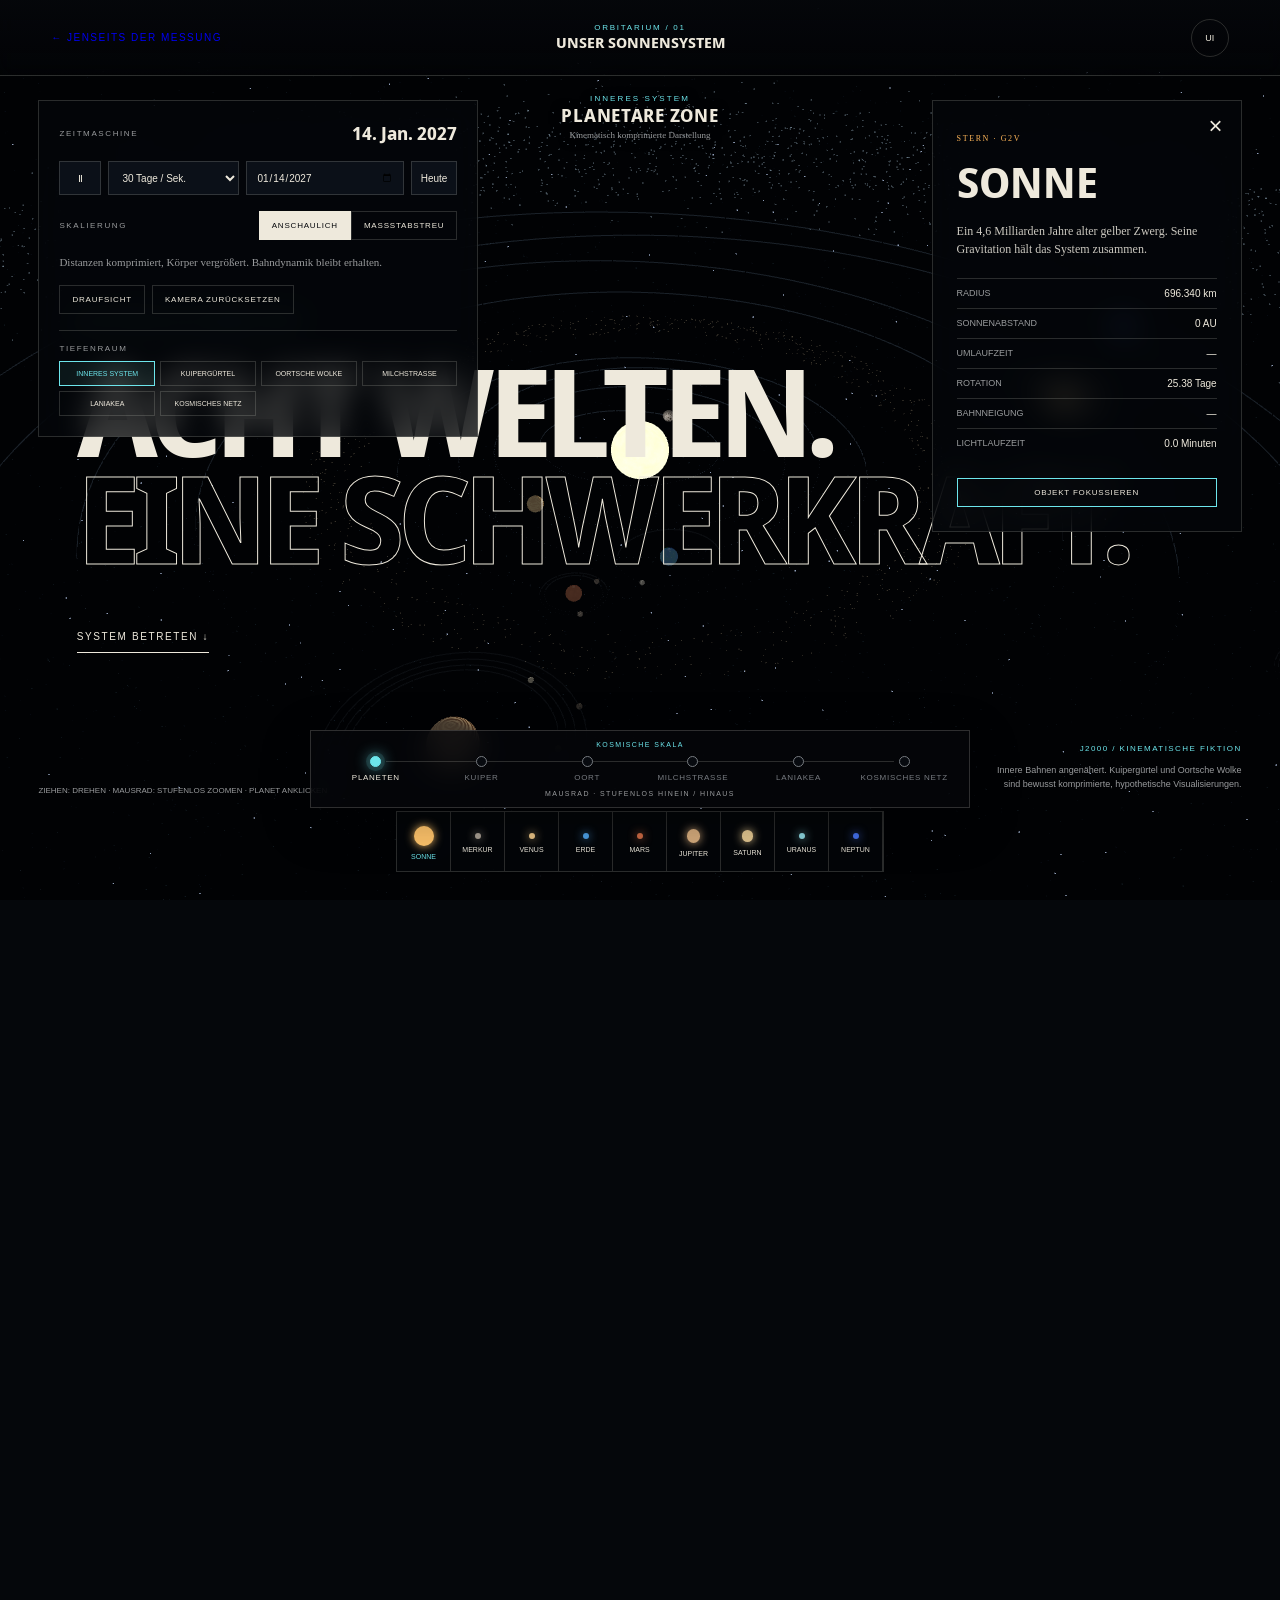
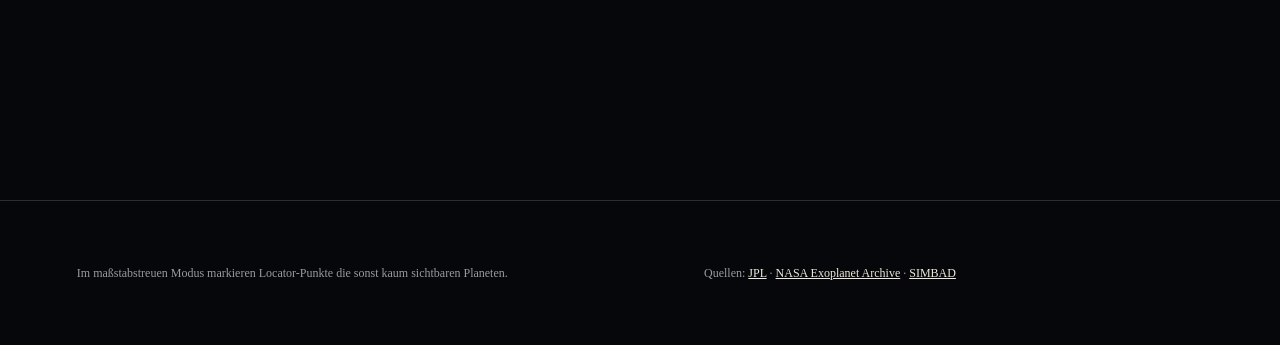
==== solar-system.html @ 74f73053 "feat: continuous supercluster hierarchy from Local Group to cosmic web Die Milchstraße wird beim Her" ====
<!doctype html><html lang="de"><head><meta charset="utf-8"><meta name="viewport" content="width=device-width,initial-scale=1"><meta name="theme-color" content="#05070b"><title>Das Sonnensystem — WebGL-Orbitarium</title><link rel="icon" href="favicon.svg" type="image/svg+xml"><link rel="stylesheet" href="solar-system.css?v=20260813-27"></head><body>
<canvas id="solarCanvas" aria-label="Interaktive dreidimensionale Darstellung des Sonnensystems"></canvas><div id="fallback" class="fallback" hidden>WebGL ist nicht verfügbar.</div><div id="moonTooltip" class="moon-tooltip" role="tooltip" hidden><span></span><strong></strong></div>
<header class="solar-header"><a class="back" href="index.html">← Jenseits der Messung</a><div class="title"><span>ORBITARIUM / 01</span><strong>Unser Sonnensystem</strong></div><button id="mobileControlsToggle" class="mobile-controls-toggle" type="button" aria-expanded="false" aria-controls="controlPanel">Steuerung</button><button id="uiToggle" class="icon-button" type="button" aria-expanded="true">UI</button></header>
<main><section class="intro"><p>Eine spekulative WebGL-Reise</p><h1>Acht Welten.<br><em>Eine Schwerkraft.</em></h1><button id="enterButton" type="button">System betreten ↓</button></section>
<aside id="controlPanel" class="controls"><div class="panel-head"><span>ZEITMASCHINE</span><output id="dateReadout">—</output></div><div class="transport"><button id="playButton" type="button" aria-label="Simulation pausieren">Ⅱ</button><select id="speedSelect" aria-label="Geschwindigkeit"><option value="1">1 Tag / Sek.</option><option value="30" selected>30 Tage / Sek.</option><option value="365.25">1 Jahr / Sek.</option></select><input id="dateInput" type="date"><button id="todayButton" type="button">Heute</button></div><div class="mode-row"><span>SKALIERUNG</span><div class="segmented"><button class="active" data-scale="visual" type="button">Anschaulich</button><button data-scale="physical" type="button">Maßstabstreu</button></div></div><p id="scaleNote">Distanzen komprimiert, Körper vergrößert. Bahndynamik bleibt erhalten.</p><div class="view-row"><button id="topButton" type="button">Draufsicht</button><button id="resetButton" type="button">Kamera zurücksetzen</button></div><div class="deep-nav" aria-label="Kosmische Regionen"><span>TIEFENRAUM</span><div><button type="button" data-region="inner" class="active">Inneres System</button><button type="button" data-region="kuiper">Kuipergürtel</button><button type="button" data-region="oort">Oortsche Wolke</button><button type="button" data-region="milkyway">Milchstraße</button><button type="button" data-region="laniakea">Laniakea</button><button type="button" data-region="cosmicweb">Kosmisches Netz</button></div></div></aside>
<aside id="infoPanel" class="info" aria-live="polite"><button id="closeInfo" type="button">×</button><p id="bodyClass">STERN · G2V</p><h2 id="bodyName">Sonne</h2><p id="bodyDescription">Das Gravitationszentrum unseres Systems.</p><dl><div><dt>Radius</dt><dd id="radiusValue">696.340 km</dd></div><div><dt id="distanceLabel">Sonnenabstand</dt><dd id="distanceValue">0 AU</dd></div><div><dt>Umlaufzeit</dt><dd id="periodValue">—</dd></div><div><dt>Rotation</dt><dd id="rotationValue">25–35 Tage</dd></div><div><dt>Bahnneigung</dt><dd id="inclinationValue">—</dd></div><div><dt>Lichtlaufzeit</dt><dd id="lightValue">0 Minuten</dd></div></dl><button id="focusButton" type="button">Objekt fokussieren</button><section id="moonSection" class="moon-section" hidden><div class="moon-head"><span>MONDSYSTEM</span><strong id="moonCount">0</strong></div><div id="moonList" class="moon-list"></div></section></aside>
<aside id="candleControl" class="candle-control" aria-label="Astronomische Standardkerzen"><div><i></i><span>ASTRONOMISCHE KERZEN</span><strong id="candleStatus">GAIA-KATALOG LÄDT …</strong></div><button id="candleToggle" class="active" type="button" aria-pressed="true"><span id="candleMode">SICHTBAR</span></button><small>KLASSISCHE CEPHEIDEN · PULSATION VISUELL BESCHLEUNIGT</small></aside><aside id="exoPanel" class="exo-panel closed" aria-live="polite"><button id="closeExo" type="button" aria-label="Exoplaneten-Information schließen">×</button><p id="exoEyebrow">EXOPLANETEN-ATLAS</p><h2 id="exoName">TRAPPIST-1</h2><div class="exo-meta"><span id="exoType">ROTER ZWERG</span><strong id="exoCount">7 PLANETEN</strong></div><p id="exoDescription"></p><ul id="exoFacts" class="exo-facts"></ul><button id="enterExo" type="button">System betreten →</button><small id="exoCoordinates">Astronomische Himmelsrichtung · Entfernung logarithmisch entzerrt</small></aside><button id="exitExo" class="exit-exo" type="button" hidden>← Zur Milchstraße</button><div id="exoMarkers" class="exo-markers" aria-label="Bekannte fremde Planetensysteme"></div><div id="cosmicLabels" class="cosmic-labels" aria-hidden="true"></div>
<nav id="zoomJourney" class="zoom-journey" aria-label="Kosmische Skala"><span>KOSMISCHE SKALA</span><div><button type="button" data-zoom-region="inner" data-short="PLANETEN" class="active"><i></i>Planeten</button><button type="button" data-zoom-region="kuiper" data-short="KUIPER"><i></i>Kuiper</button><button type="button" data-zoom-region="oort" data-short="OORT"><i></i>Oort</button><button type="button" data-zoom-region="milkyway" data-short="GALAXIE"><i></i>Milchstraße</button><button type="button" data-zoom-region="laniakea" data-short="LANIAKEA"><i></i>Laniakea</button><button type="button" data-zoom-region="cosmicweb" data-short="NETZ"><i></i>Kosmisches Netz</button></div><small>MAUSRAD · STUFENLOS HINEIN / HINAUS</small></nav><div id="galacticMarker" class="galactic-marker" hidden><i></i><span>UNSER SONNENSYSTEM</span></div><div id="regionTag" class="region-tag"><span>INNERES SYSTEM</span><strong>PLANETARE ZONE</strong><small>Kinematisch komprimierte Darstellung</small></div><nav id="planetNav" class="planet-nav"></nav><div class="legend">Ziehen: drehen · Mausrad: stufenlos zoomen · Planet anklicken</div><div class="accuracy"><span>J2000 / KINEMATISCHE FIKTION</span><p>Innere Bahnen angenähert. Kuipergürtel und Oortsche Wolke sind bewusst komprimierte, hypothetische Visualisierungen.</p></div></main>
<footer><p>Im maßstabstreuen Modus markieren Locator-Punkte die sonst kaum sichtbaren Planeten.</p><p>Quellen: <a href="https://ssd.jpl.nasa.gov/planets/approx_pos.html" target="_blank" rel="noreferrer">JPL</a> · <a href="https://exoplanetarchive.ipac.caltech.edu/" target="_blank" rel="noreferrer">NASA Exoplanet Archive</a> · <a href="https://simbad.cds.unistra.fr/" target="_blank" rel="noreferrer">SIMBAD</a></p></footer><script src="solar-system.js?v=20260813-27"></script></body></html>
---- solar-system.css ----
@font-face{font-family:"Cosmic Display";src:url("assets/cosmic-display-bold.ttf") format("truetype");font-weight:700;font-display:swap}:root{--bg:#05070b;--paper:#eee9dc;--muted:#999b9d;--cyan:#6de6ec;--gold:#ffb65a;--line:rgba(238,233,220,.17);--glass:rgba(5,7,11,.76);--safe-bottom:env(safe-area-inset-bottom,0px)}*{box-sizing:border-box}html{background:var(--bg);scroll-behavior:smooth}body{margin:0;color:var(--paper);background:var(--bg);font-family:"Helvetica Neue",Arial,sans-serif;overflow-x:hidden}button,input,select{font:inherit;color:inherit}button:focus-visible,a:focus-visible,select:focus-visible,input:focus-visible{outline:2px solid var(--cyan);outline-offset:4px}#solarCanvas{position:fixed;inset:0;width:100%;height:100%;background:radial-gradient(circle,#111824,#05070b 65%);touch-action:none}.fallback{position:fixed;z-index:30;left:20px;bottom:20px;padding:12px;background:#211;border:1px solid #844}.moon-tooltip{position:fixed;z-index:40;pointer-events:none;transform:translate(14px,-50%);padding:8px 10px;background:rgba(5,7,11,.92);border:1px solid rgba(109,230,236,.5);backdrop-filter:blur(8px);white-space:nowrap}.moon-tooltip span{display:block;color:var(--cyan);font-size:7px;letter-spacing:.16em}.moon-tooltip strong{font-family:"Cosmic Display";font-size:13px;text-transform:uppercase}.solar-header{position:fixed;z-index:20;inset:0 0 auto;height:76px;padding:0 clamp(18px,4vw,62px);display:grid;grid-template-columns:1fr auto 1fr;align-items:center;border-bottom:1px solid var(--line);background:linear-gradient(#05070be8,#05070b55);backdrop-filter:blur(10px)}.back{text-decoration:none;text-transform:uppercase;font-size:10px;letter-spacing:.15em}.title{text-align:center}.title span,.title strong{display:block}.title span{font-size:8px;letter-spacing:.22em;color:var(--cyan)}.title strong{font-family:"Cosmic Display";text-transform:uppercase;font-size:15px}.icon-button{justify-self:end;border:1px solid var(--line);border-radius:50%;width:38px;height:38px;background:transparent;cursor:pointer;font-size:9px}.intro{position:relative;z-index:3;min-height:100svh;padding:130px clamp(22px,6vw,96px) 70px;display:flex;flex-direction:column;justify-content:center;pointer-events:none;transition:opacity .5s}.intro p{text-transform:uppercase;letter-spacing:.22em;font-size:10px;color:var(--cyan)}h1{font-family:"Cosmic Display";font-size:clamp(54px,9.5vw,148px);line-height:.88;letter-spacing:-.055em;text-transform:uppercase;margin:.15em 0;max-width:1080px}h1 em{font-style:normal;color:transparent;-webkit-text-stroke:1px var(--paper)}#enterButton{pointer-events:auto;align-self:flex-start;margin-top:32px;border:0;border-bottom:1px solid var(--paper);background:none;padding:10px 0;text-transform:uppercase;letter-spacing:.16em;font-size:10px;cursor:pointer}.controls,.info{position:fixed;z-index:12;background:var(--glass);border:1px solid var(--line);backdrop-filter:blur(15px);transition:opacity .3s,transform .3s}.controls{top:100px;left:clamp(16px,3vw,48px);width:min(440px,calc(100vw - 32px));padding:20px}.panel-head,.mode-row{display:flex;justify-content:space-between;align-items:center}.panel-head span,.mode-row>span{font-size:8px;letter-spacing:.2em;color:var(--muted)}.panel-head output{font-family:"Cosmic Display";font-size:18px}.transport{display:grid;grid-template-columns:42px 1fr 1.2fr auto;gap:7px;margin:16px 0}.transport>*{min-width:0;border:1px solid var(--line);background:#0b1018;padding:9px;font-size:10px}.transport button{cursor:pointer}.segmented{display:flex}.segmented button,.view-row button,#focusButton{border:1px solid var(--line);background:transparent;padding:9px 12px;text-transform:uppercase;letter-spacing:.1em;font-size:8px;cursor:pointer}.segmented button.active{background:var(--paper);color:var(--bg)}#scaleNote{font:11px/1.5 Georgia,serif;color:var(--muted);margin:14px 0}.view-row{display:flex;gap:7px}.deep-nav{margin-top:16px;padding-top:13px;border-top:1px solid var(--line)}.deep-nav>span{display:block;margin-bottom:8px;color:var(--muted);font-size:8px;letter-spacing:.2em}.deep-nav>div{display:grid;grid-template-columns:repeat(5,1fr);gap:5px}.deep-nav button{border:1px solid var(--line);background:transparent;padding:8px 5px;text-transform:uppercase;font-size:7px;cursor:pointer}.deep-nav button.active{border-color:var(--cyan);color:var(--cyan);background:rgba(109,230,236,.07)}.region-tag{position:fixed;z-index:6;left:50%;top:94px;transform:translateX(-50%);text-align:center;pointer-events:none;text-shadow:0 2px 12px #000}.region-tag span,.region-tag strong,.region-tag small{display:block}.region-tag span{color:var(--cyan);font-size:8px;letter-spacing:.26em}.region-tag strong{font-family:"Cosmic Display";font-size:18px;letter-spacing:.04em}.region-tag small{margin-top:3px;color:var(--muted);font:9px Georgia,serif}.info{right:clamp(16px,3vw,48px);top:100px;width:310px;padding:24px}.info #closeInfo{position:absolute;right:12px;top:10px;border:0;background:none;font-size:24px;cursor:pointer}.info>p:first-of-type{color:var(--gold);letter-spacing:.2em;font-size:8px}.info h2{font-family:"Cosmic Display";font-size:42px;text-transform:uppercase;margin:4px 0}.info>p{font:12px/1.5 Georgia,serif;color:#cbc8c0}.info dl{margin:20px 0}.info dl div{display:flex;justify-content:space-between;gap:15px;border-top:1px solid var(--line);padding:9px 0}.info dt{color:var(--muted);font-size:9px;text-transform:uppercase}.info dd{margin:0;text-align:right;font-size:10px}.info #focusButton{width:100%;border-color:var(--cyan)}.moon-section{margin-top:20px;border-top:1px solid var(--line);padding-top:14px}.moon-head{display:flex;justify-content:space-between;font-size:8px;letter-spacing:.16em;color:var(--cyan)}.moon-list{display:flex;flex-wrap:wrap;gap:6px;margin-top:10px}.moon-list button{border:1px solid var(--line);background:rgba(10,14,20,.7);padding:7px 8px;font-size:8px;cursor:pointer}.moon-list button:hover{border-color:var(--gold)}.planet-nav{position:fixed;z-index:11;left:50%;bottom:28px;transform:translateX(-50%);display:flex;background:var(--glass);border:1px solid var(--line);backdrop-filter:blur(12px)}.planet-nav button{border:0;border-right:1px solid var(--line);background:none;padding:14px 10px 11px;min-width:54px;cursor:pointer;text-transform:uppercase;font-size:7px}.planet-nav button.active{color:var(--cyan)}.planet-nav i{display:block;margin:0 auto 7px;width:var(--dot,8px);height:var(--dot,8px);max-width:20px;max-height:20px;border-radius:50%;background:var(--color);box-shadow:0 0 10px var(--color)}.legend{position:fixed;z-index:5;left:clamp(16px,3vw,48px);bottom:105px;color:var(--muted);font-size:8px;text-transform:uppercase}.accuracy{position:fixed;z-index:5;right:clamp(16px,3vw,48px);bottom:100px;text-align:right;max-width:260px}.accuracy span{color:var(--cyan);font-size:8px;letter-spacing:.18em}.accuracy p{color:var(--muted);font-size:9px;line-height:1.5}footer{position:relative;z-index:3;margin-top:100vh;padding:50px clamp(22px,6vw,96px);border-top:1px solid var(--line);background:var(--bg);display:grid;grid-template-columns:1fr 1fr;gap:10vw;color:var(--muted);font:12px/1.7 Georgia,serif}footer a{color:var(--paper)}body.explore .intro{opacity:0;pointer-events:none}body.ui-hidden .controls,body.ui-hidden .info,body.ui-hidden .planet-nav,body.ui-hidden .legend,body.ui-hidden .accuracy,body.ui-hidden .region-tag{opacity:0;pointer-events:none}.info.closed{transform:translateX(120%)}
@media(max-width:800px){.solar-header{height:62px;grid-template-columns:1fr auto}.title{display:none}.intro{padding-top:90px}.controls{top:76px;left:12px;width:calc(100vw - 24px);padding:14px}.transport{grid-template-columns:38px 1fr 1fr}.info{top:auto;right:12px;bottom:118px;width:calc(100vw - 24px);max-height:47vh;overflow:auto}.planet-nav{bottom:12px;width:calc(100vw - 24px);overflow-x:auto;justify-content:flex-start}.planet-nav button{min-width:50px;padding-inline:8px}.legend,.accuracy{display:none}footer{grid-template-columns:1fr;margin-top:110vh}.mode-row{gap:10px}}@media(max-width:440px){h1{font-size:48px}.transport{grid-template-columns:38px 1fr}.panel-head output{font-size:14px}.mode-row{align-items:flex-start}.segmented{flex-direction:column}.view-row button{flex:1}.intro p{max-width:230px;line-height:1.5}}@media(prefers-reduced-motion:reduce){html{scroll-behavior:auto}.controls,.info,.intro{transition:none}}

/* Galactic scale */
.deep-nav>div{grid-template-columns:repeat(2,1fr)}.galactic-marker{position:fixed;z-index:10;pointer-events:none;transform:translate(-50%,-50%);display:flex;align-items:center;gap:10px;color:var(--paper);text-shadow:0 2px 12px #000}.galactic-marker[hidden]{display:none}.galactic-marker i{width:9px;height:9px;border:1px solid var(--cyan);border-radius:50%;background:var(--cyan);box-shadow:0 0 0 5px rgba(109,230,236,.13),0 0 18px var(--cyan)}.galactic-marker span{font-size:8px;letter-spacing:.16em;white-space:nowrap}.galactic-marker::after{content:"ORION-SPORN · ~52% DES SCHEIBENRADIUS";position:absolute;left:19px;top:15px;color:var(--muted);font:7px Georgia,serif;white-space:nowrap}
.deep-nav>div {grid-template-columns: repeat(4, 1fr);}
/* Persistent zoom journey */
.zoom-journey{position:fixed;z-index:18;left:50%;bottom:92px;transform:translateX(-50%);width:min(660px,calc(100vw - 34px));padding:10px 12px;background:rgba(5,7,11,.8);border:1px solid rgba(238,233,220,.18);backdrop-filter:blur(14px);box-shadow:0 14px 50px rgba(0,0,0,.28)}.zoom-journey>span,.zoom-journey>small{display:block;text-align:center;font-size:7px;letter-spacing:.2em;color:var(--cyan)}.zoom-journey>small{margin-top:8px;color:var(--muted)}.zoom-journey>div{position:relative;display:grid;grid-template-columns:repeat(6,minmax(0,1fr));margin-top:8px}.zoom-journey>div::before{content:"";position:absolute;left:10%;right:10%;top:5px;height:1px;background:var(--line)}.zoom-journey button{position:relative;z-index:1;display:grid;justify-items:center;gap:6px;border:0;background:none;padding:0;color:#777b80;text-transform:uppercase;font-size:8px;letter-spacing:.09em;cursor:pointer}.zoom-journey button i{width:11px;height:11px;border:1px solid currentColor;border-radius:50%;background:#070a0f;transition:.3s}.zoom-journey button.active{color:var(--paper)}.zoom-journey button.active i{border-color:var(--cyan);background:var(--cyan);box-shadow:0 0 0 4px rgba(109,230,236,.12),0 0 15px var(--cyan)}.zoom-journey.pulse{animation:zoom-pulse .45s ease-out}@keyframes zoom-pulse{50%{border-color:var(--cyan);box-shadow:0 0 36px rgba(109,230,236,.18)}}
body.ui-hidden .zoom-journey{opacity:0;pointer-events:none}@media(max-width:800px){.zoom-journey{bottom:90px;padding:8px}.zoom-journey button{font-size:7px}.zoom-journey>small{display:none}.accuracy{display:none}}@media(max-width:480px){.zoom-journey{bottom:84px}.zoom-journey button{font-size:0}.zoom-journey button::after{content:attr(data-short);font-size:7px;letter-spacing:.03em;white-space:nowrap}}

.exo-markers{position:fixed;inset:0;z-index:19;pointer-events:none}.exo-marker{position:absolute;display:flex;align-items:center;gap:9px;transform:translate(-50%,-50%);border:0;background:none;padding:2px;color:var(--paper);pointer-events:auto;cursor:pointer;text-align:left;text-shadow:0 2px 12px #000}.exo-marker[hidden]{display:none}.exo-marker::before{content:"";position:absolute;left:50%;top:50%;width:var(--leader-length,0);height:1px;background:linear-gradient(90deg,var(--system-color),transparent);opacity:var(--leader-opacity,0);transform:rotate(var(--leader-angle,0rad));transform-origin:0 50%;pointer-events:none}.exo-marker i{z-index:1}.exo-marker i{position:relative;width:8px;height:8px;flex:0 0 auto;border:1px solid var(--system-color);border-radius:50%;background:var(--system-color);box-shadow:0 0 0 5px color-mix(in srgb,var(--system-color) 13%,transparent),0 0 20px var(--system-color)}.exo-marker i::after{content:"";position:absolute;inset:-9px;border:1px solid color-mix(in srgb,var(--system-color) 32%,transparent);border-radius:50%;animation:exo-pulse 2.8s ease-out infinite}.exo-marker span{pointer-events:none;position:absolute;left:30px;top:50%;display:block;opacity:0;transform:translate(-5px,-50%);transition:opacity .22s,transform .22s;white-space:nowrap}.exo-marker strong,.exo-marker small,.exo-marker em{display:block}.exo-marker strong{font-family:"Cosmic Display";font-size:10px;letter-spacing:.08em}.exo-marker small{margin-top:2px;color:var(--system-color);font-size:7px;letter-spacing:.13em}.exo-marker em{margin-top:4px;color:var(--muted);font-size:6px;font-style:normal;letter-spacing:.12em}.exo-marker:hover span,.exo-marker:focus-visible span,.exo-marker.selected span{opacity:1;transform:translate(0,-50%)}@keyframes exo-pulse{0%{opacity:.8;transform:scale(.45)}75%,100%{opacity:0;transform:scale(1.7)}}.exo-panel{position:fixed;z-index:20;right:clamp(16px,3vw,48px);top:100px;width:min(370px,calc(100vw - 32px));max-height:calc(100vh - 180px);overflow:auto;padding:25px;background:linear-gradient(145deg,rgba(8,13,22,.94),rgba(4,7,12,.84));border:1px solid rgba(109,230,236,.3);backdrop-filter:blur(18px);box-shadow:0 24px 80px rgba(0,0,0,.48);transition:opacity .3s,transform .3s}.exo-panel.closed{opacity:0;transform:translateX(120%);pointer-events:none}.exo-panel>button{position:absolute;right:12px;top:9px;border:0;background:none;font-size:24px;cursor:pointer}.exo-panel>p:first-of-type{margin:0;color:var(--cyan);font-size:8px;letter-spacing:.22em}.exo-panel h2{margin:7px 0 12px;font-family:"Cosmic Display";font-size:38px;line-height:.95;text-transform:uppercase}.exo-meta{display:flex;justify-content:space-between;gap:14px;padding:10px 0;border-block:1px solid var(--line);font-size:8px;letter-spacing:.13em}.exo-meta span{color:var(--muted)}.exo-meta strong{color:var(--system-color,var(--gold));text-align:right}.exo-panel>p:last-of-type{font:13px/1.65 Georgia,serif;color:#d2cec4}.exo-panel>small{display:block;margin-top:18px;color:var(--muted);font:8px/1.5 Georgia,serif}.exo-marker:nth-child(2) i::after{animation-delay:-.7s}.exo-marker:nth-child(3) i::after{animation-delay:-1.4s}.exo-marker:nth-child(4) i::after{animation-delay:-2.1s}body.ui-hidden .exo-markers,body.ui-hidden .exo-panel{opacity:0;pointer-events:none}@media(max-width:800px){.exo-panel{top:auto;right:12px;bottom:118px;width:calc(100vw - 24px);max-height:52vh;overflow:auto}.exo-marker span{opacity:1;transform:translate(0,-50%)}.exo-marker strong{font-size:8px}.exo-marker small{display:none}}@media(prefers-reduced-motion:reduce){.exo-marker i::after{animation:none}.exo-marker span,.exo-panel{transition:none}}

.exo-facts{margin:14px 0 18px;padding:0;list-style:none}.exo-facts li{position:relative;padding:8px 0 8px 14px;border-top:1px solid var(--line);color:#aaaeb2;font:10px/1.5 Georgia,serif}.exo-facts li::before{content:"";position:absolute;left:0;top:14px;width:5px;height:5px;border-radius:50%;background:var(--system-color,var(--cyan));box-shadow:0 0 8px var(--system-color,var(--cyan))}#enterExo{width:100%;margin-top:5px;padding:11px 14px;border:1px solid var(--system-color,var(--cyan));background:color-mix(in srgb,var(--system-color,var(--cyan)) 9%,transparent);color:var(--paper);text-transform:uppercase;letter-spacing:.14em;font-size:8px;cursor:pointer}#enterExo:hover{background:color-mix(in srgb,var(--system-color,var(--cyan)) 20%,transparent)}.exit-exo{position:fixed;z-index:21;left:50%;top:94px;transform:translateX(-50%);padding:10px 16px;border:1px solid rgba(109,230,236,.42);background:rgba(5,7,11,.8);backdrop-filter:blur(12px);color:var(--cyan);text-transform:uppercase;letter-spacing:.16em;font-size:8px;cursor:pointer}.exit-exo[hidden]{display:none}body.exo-view .zoom-journey{opacity:.28}body.exo-view .planet-nav{opacity:0;pointer-events:none}body.exo-view .region-tag{top:145px}@media(max-width:800px){.exit-exo{top:72px}body.exo-view .region-tag{top:116px}}

.candle-control{position:fixed;z-index:18;right:clamp(16px,3vw,48px);bottom:180px;width:270px;padding:14px 15px;background:rgba(8,10,15,.86);border:1px solid rgba(255,182,90,.28);backdrop-filter:blur(14px);opacity:0;transform:translateY(12px);pointer-events:none;transition:opacity .3s,transform .3s}.candle-control.visible{opacity:1;transform:none;pointer-events:auto}.candle-control>div{display:grid;grid-template-columns:12px 1fr;gap:2px 8px;align-items:center}.candle-control i{grid-row:1/3;width:8px;height:8px;border-radius:50%;background:#ffb65a;box-shadow:0 0 7px #ff7b22,0 0 18px #ffb65a;animation:candle-pulse 2.4s ease-in-out infinite}.candle-control span{color:var(--gold);font-size:7px;letter-spacing:.18em}.candle-control strong{font-family:"Cosmic Display";font-size:12px;letter-spacing:.04em}.candle-control>button{position:absolute;right:12px;top:13px;border:1px solid var(--line);background:transparent;padding:5px 7px;cursor:pointer}.candle-control>button.active{border-color:var(--gold);background:rgba(255,182,90,.1)}.candle-control>button span{font-size:6px}.candle-control>small{display:block;margin-top:9px;padding-top:8px;border-top:1px solid var(--line);color:var(--muted);font-size:6px;letter-spacing:.12em}.candle-control.error{border-color:#a44}.candle-control.error i{background:#a44;box-shadow:none;animation:none}@keyframes candle-pulse{50%{opacity:.55;transform:scale(.72);box-shadow:0 0 4px #ff7b22,0 0 9px #ffb65a}}body.ui-hidden .candle-control{opacity:0;pointer-events:none}@media(max-width:800px){.candle-control{right:12px;bottom:157px;width:220px;padding:10px}.candle-control>small{display:none}}

.mobile-controls-toggle{display:none}
@media(max-width:800px),(max-width:950px) and (max-height:520px){html,body{height:100%;overscroll-behavior:none}body{min-height:100dvh}.solar-header{height:58px;padding:0 10px;grid-template-columns:minmax(0,1fr) auto auto;gap:8px;background:rgba(5,7,11,.9)}.back{overflow:hidden;text-overflow:ellipsis;white-space:nowrap;font-size:8px;letter-spacing:.1em}.title{display:none}.mobile-controls-toggle{display:block;min-height:40px;border:1px solid var(--line);background:rgba(10,15,23,.78);padding:0 10px;text-transform:uppercase;font-size:7px;letter-spacing:.12em;cursor:pointer}.mobile-controls-toggle[aria-expanded="true"]{border-color:var(--cyan);color:var(--cyan)}.icon-button{width:40px;height:40px}.intro{min-height:100dvh;padding:92px 18px calc(110px + var(--safe-bottom));justify-content:center}.intro p{font-size:8px}.intro h1{font-size:clamp(46px,15vw,68px);line-height:.9;max-width:94vw}.intro #enterButton{min-height:44px;margin-top:22px}.controls{z-index:24;top:66px;left:8px;width:calc(100vw - 16px);max-height:calc(100dvh - 142px - var(--safe-bottom));overflow:auto;padding:14px;background:rgba(5,8,13,.96);transform:none;opacity:1;transition:opacity .22s,transform .22s}.mobile-controls-closed .controls{opacity:0;transform:translateY(-18px);pointer-events:none}.panel-head output{font-size:16px}.transport{grid-template-columns:44px 1fr auto;gap:6px;margin:12px 0}.transport>*{min-height:42px;padding:8px}.transport select{grid-column:2/4}.transport input{grid-column:1/3}.transport button:last-child{grid-column:3}.mode-row{gap:10px}.segmented{flex-direction:row}.segmented button,.view-row button{min-height:42px;padding:8px 10px}.view-row button{flex:1}.deep-nav{margin-top:12px;padding-top:11px}.deep-nav>div{grid-template-columns:repeat(2,1fr)}.deep-nav button{min-height:42px;font-size:7px}.region-tag{top:68px;width:calc(100vw - 32px)}.region-tag span{font-size:6px}.region-tag strong{font-size:14px}.region-tag small{font-size:7px}.info{z-index:23;top:auto;right:8px;bottom:calc(70px + var(--safe-bottom));width:calc(100vw - 16px);max-height:58dvh;overflow:auto;padding:18px;background:rgba(5,8,13,.96);border-radius:14px 14px 0 0}.info.closed{transform:translateY(calc(100% + 90px))}.info h2{font-size:34px}.info dl{margin:14px 0}.info dl div{padding:8px 0}.exo-panel{z-index:23;top:auto;right:8px;bottom:calc(70px + var(--safe-bottom));width:calc(100vw - 16px);max-height:62dvh;padding:18px;border-radius:14px 14px 0 0}.exo-panel.closed{transform:translateY(calc(100% + 90px));opacity:0}.exo-panel h2{font-size:32px}.exo-marker span{opacity:0;transform:translate(-5px,-50%)}.exo-marker.selected span{opacity:1;transform:translate(0,-50%)}.planet-nav{left:8px;right:8px;bottom:calc(7px + var(--safe-bottom));width:auto;transform:none;overflow-x:auto;justify-content:flex-start;scroll-snap-type:x proximity;-webkit-overflow-scrolling:touch}.planet-nav button{min-width:56px;min-height:54px;padding:8px;scroll-snap-align:start}.planet-nav i{margin-bottom:5px}.zoom-journey{bottom:calc(69px + var(--safe-bottom));width:calc(100vw - 16px);padding:7px 8px}.zoom-journey>span{font-size:6px}.zoom-journey button{min-height:32px;font-size:0;letter-spacing:.03em}.zoom-journey button::after{content:attr(data-short);font-size:7px;letter-spacing:.03em;white-space:nowrap}.zoom-journey>small{display:none}.candle-control{right:8px;bottom:calc(125px + var(--safe-bottom));width:210px;padding:9px 10px}.candle-control>small{display:none}.candle-control>button{min-height:34px;right:8px;top:7px}.exit-exo{top:66px;min-height:40px}.galactic-marker span,.galactic-marker::after{display:none}.legend,.accuracy{display:none}footer{grid-template-columns:1fr;margin-top:105dvh;padding:34px 20px calc(34px + var(--safe-bottom))}body:is([data-region="milkyway"],[data-region="laniakea"],[data-region="cosmicweb"]) .planet-nav{opacity:0;pointer-events:none}body:is([data-region="milkyway"],[data-region="laniakea"],[data-region="cosmicweb"]) .zoom-journey{bottom:calc(8px + var(--safe-bottom))}body:is([data-region="milkyway"],[data-region="laniakea"],[data-region="cosmicweb"]) .candle-control{bottom:calc(84px + var(--safe-bottom))}body.exo-view .zoom-journey{opacity:0;pointer-events:none}body.exo-view .region-tag{top:112px}body.ui-hidden .mobile-controls-toggle{opacity:.45}}
@media(max-width:950px) and (orientation:landscape) and (max-height:520px){.intro{padding-top:64px}.intro h1{font-size:42px}.controls{top:62px;max-height:calc(100dvh - 70px);width:min(430px,calc(100vw - 16px))}.region-tag{top:63px}.zoom-journey{left:auto;right:8px;bottom:8px;transform:none;width:360px}.planet-nav{right:auto;width:calc(100vw - 390px)}.info,.exo-panel{right:8px;bottom:8px;width:min(390px,calc(100vw - 16px));max-height:calc(100dvh - 74px)}.candle-control{bottom:64px}.solar-header{height:54px}}
body:is([data-region="laniakea"],[data-region="cosmicweb"]) .planet-nav,body:is([data-region="laniakea"],[data-region="cosmicweb"]) .candle-control,body:is([data-region="laniakea"],[data-region="cosmicweb"]) .exo-markers{opacity:0;pointer-events:none}

.cosmic-labels{position:fixed;inset:0;z-index:10;pointer-events:none;opacity:0;transition:opacity .5s}.cosmic-labels.visible{opacity:1}.cosmic-label{position:absolute;transform:translate(14px,-50%);min-width:120px;padding-left:13px;color:#f3f7ff;text-shadow:0 2px 14px #000,0 0 24px rgba(57,202,255,.42)}.cosmic-label::before{content:"";position:absolute;left:0;top:7px;width:6px;height:6px;border:1px solid var(--label-color,#6de6ec);border-radius:50%;background:var(--label-color,#6de6ec);box-shadow:0 0 0 5px color-mix(in srgb,var(--label-color,#6de6ec) 15%,transparent),0 0 20px var(--label-color,#6de6ec)}.cosmic-label strong,.cosmic-label small{display:block;white-space:nowrap}.cosmic-label strong{font-family:"Cosmic Display";font-size:10px;letter-spacing:.09em}.cosmic-label small{margin-top:3px;color:var(--label-color,#6de6ec);font-size:6px;letter-spacing:.16em}.cosmic-label.gold{--label-color:#ffb43d}.cosmic-label.magenta{--label-color:#ff55ac}.cosmic-label.local{--label-color:#71efff}.cosmic-label[hidden]{display:none}body.ui-hidden .cosmic-labels{opacity:0}@media(max-width:800px){.cosmic-label{transform:translate(10px,-50%);min-width:0;padding-left:10px}.cosmic-label::before{top:4px;width:5px;height:5px}.cosmic-label strong{font-size:7px}.cosmic-label small{display:none}.cosmic-label.optional{display:none}}
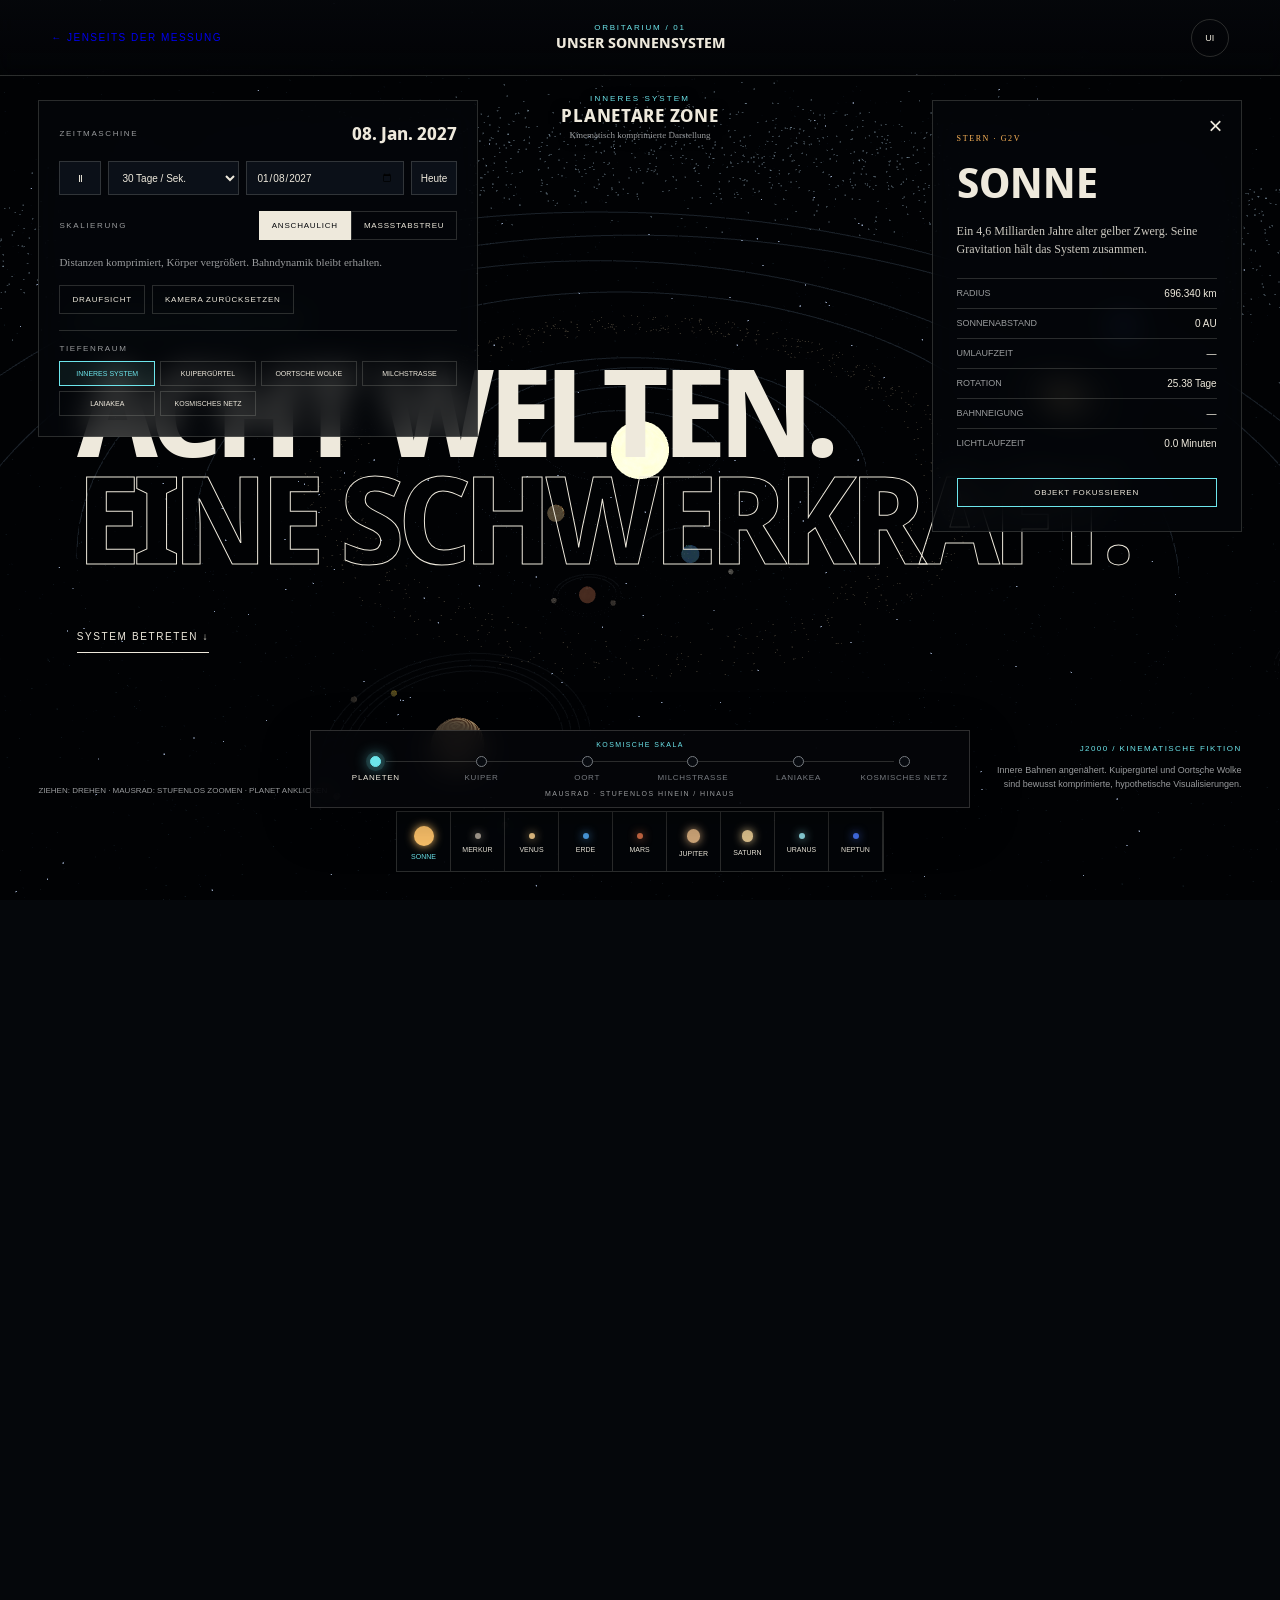
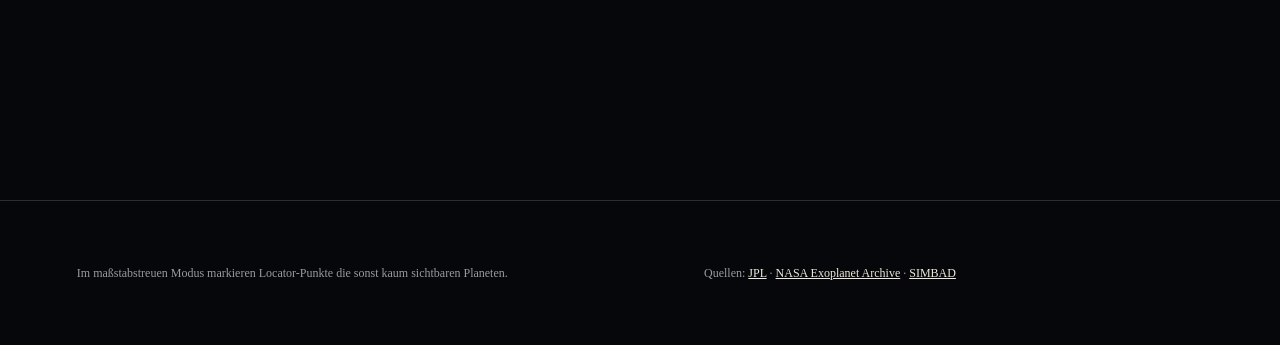
==== commit 1e239452: "fix: restore soft glow on mobile so the Great Attractor stops burning out Der lowDetail-Schalter hat" ====
--- a/solar-system.html
+++ b/solar-system.html
@@ -1,4 +1,4 @@
-<!doctype html><html lang="de"><head><meta charset="utf-8"><meta name="viewport" content="width=device-width,initial-scale=1"><meta name="theme-color" content="#05070b"><title>Das Sonnensystem — WebGL-Orbitarium</title><link rel="icon" href="favicon.svg" type="image/svg+xml"><link rel="stylesheet" href="solar-system.css?v=20260813-27"></head><body>
+<!doctype html><html lang="de"><head><meta charset="utf-8"><meta name="viewport" content="width=device-width,initial-scale=1"><meta name="theme-color" content="#05070b"><title>Das Sonnensystem — WebGL-Orbitarium</title><link rel="icon" href="favicon.svg" type="image/svg+xml"><link rel="stylesheet" href="solar-system.css?v=20260813-28"></head><body>
 <canvas id="solarCanvas" aria-label="Interaktive dreidimensionale Darstellung des Sonnensystems"></canvas><div id="fallback" class="fallback" hidden>WebGL ist nicht verfügbar.</div><div id="moonTooltip" class="moon-tooltip" role="tooltip" hidden><span></span><strong></strong></div>
 <header class="solar-header"><a class="back" href="index.html">← Jenseits der Messung</a><div class="title"><span>ORBITARIUM / 01</span><strong>Unser Sonnensystem</strong></div><button id="mobileControlsToggle" class="mobile-controls-toggle" type="button" aria-expanded="false" aria-controls="controlPanel">Steuerung</button><button id="uiToggle" class="icon-button" type="button" aria-expanded="true">UI</button></header>
 <main><section class="intro"><p>Eine spekulative WebGL-Reise</p><h1>Acht Welten.<br><em>Eine Schwerkraft.</em></h1><button id="enterButton" type="button">System betreten ↓</button></section>
@@ -6,4 +6,4 @@
 <aside id="infoPanel" class="info" aria-live="polite"><button id="closeInfo" type="button">×</button><p id="bodyClass">STERN · G2V</p><h2 id="bodyName">Sonne</h2><p id="bodyDescription">Das Gravitationszentrum unseres Systems.</p><dl><div><dt>Radius</dt><dd id="radiusValue">696.340 km</dd></div><div><dt id="distanceLabel">Sonnenabstand</dt><dd id="distanceValue">0 AU</dd></div><div><dt>Umlaufzeit</dt><dd id="periodValue">—</dd></div><div><dt>Rotation</dt><dd id="rotationValue">25–35 Tage</dd></div><div><dt>Bahnneigung</dt><dd id="inclinationValue">—</dd></div><div><dt>Lichtlaufzeit</dt><dd id="lightValue">0 Minuten</dd></div></dl><button id="focusButton" type="button">Objekt fokussieren</button><section id="moonSection" class="moon-section" hidden><div class="moon-head"><span>MONDSYSTEM</span><strong id="moonCount">0</strong></div><div id="moonList" class="moon-list"></div></section></aside>
 <aside id="candleControl" class="candle-control" aria-label="Astronomische Standardkerzen"><div><i></i><span>ASTRONOMISCHE KERZEN</span><strong id="candleStatus">GAIA-KATALOG LÄDT …</strong></div><button id="candleToggle" class="active" type="button" aria-pressed="true"><span id="candleMode">SICHTBAR</span></button><small>KLASSISCHE CEPHEIDEN · PULSATION VISUELL BESCHLEUNIGT</small></aside><aside id="exoPanel" class="exo-panel closed" aria-live="polite"><button id="closeExo" type="button" aria-label="Exoplaneten-Information schließen">×</button><p id="exoEyebrow">EXOPLANETEN-ATLAS</p><h2 id="exoName">TRAPPIST-1</h2><div class="exo-meta"><span id="exoType">ROTER ZWERG</span><strong id="exoCount">7 PLANETEN</strong></div><p id="exoDescription"></p><ul id="exoFacts" class="exo-facts"></ul><button id="enterExo" type="button">System betreten →</button><small id="exoCoordinates">Astronomische Himmelsrichtung · Entfernung logarithmisch entzerrt</small></aside><button id="exitExo" class="exit-exo" type="button" hidden>← Zur Milchstraße</button><div id="exoMarkers" class="exo-markers" aria-label="Bekannte fremde Planetensysteme"></div><div id="cosmicLabels" class="cosmic-labels" aria-hidden="true"></div>
 <nav id="zoomJourney" class="zoom-journey" aria-label="Kosmische Skala"><span>KOSMISCHE SKALA</span><div><button type="button" data-zoom-region="inner" data-short="PLANETEN" class="active"><i></i>Planeten</button><button type="button" data-zoom-region="kuiper" data-short="KUIPER"><i></i>Kuiper</button><button type="button" data-zoom-region="oort" data-short="OORT"><i></i>Oort</button><button type="button" data-zoom-region="milkyway" data-short="GALAXIE"><i></i>Milchstraße</button><button type="button" data-zoom-region="laniakea" data-short="LANIAKEA"><i></i>Laniakea</button><button type="button" data-zoom-region="cosmicweb" data-short="NETZ"><i></i>Kosmisches Netz</button></div><small>MAUSRAD · STUFENLOS HINEIN / HINAUS</small></nav><div id="galacticMarker" class="galactic-marker" hidden><i></i><span>UNSER SONNENSYSTEM</span></div><div id="regionTag" class="region-tag"><span>INNERES SYSTEM</span><strong>PLANETARE ZONE</strong><small>Kinematisch komprimierte Darstellung</small></div><nav id="planetNav" class="planet-nav"></nav><div class="legend">Ziehen: drehen · Mausrad: stufenlos zoomen · Planet anklicken</div><div class="accuracy"><span>J2000 / KINEMATISCHE FIKTION</span><p>Innere Bahnen angenähert. Kuipergürtel und Oortsche Wolke sind bewusst komprimierte, hypothetische Visualisierungen.</p></div></main>
-<footer><p>Im maßstabstreuen Modus markieren Locator-Punkte die sonst kaum sichtbaren Planeten.</p><p>Quellen: <a href="https://ssd.jpl.nasa.gov/planets/approx_pos.html" target="_blank" rel="noreferrer">JPL</a> · <a href="https://exoplanetarchive.ipac.caltech.edu/" target="_blank" rel="noreferrer">NASA Exoplanet Archive</a> · <a href="https://simbad.cds.unistra.fr/" target="_blank" rel="noreferrer">SIMBAD</a></p></footer><script src="solar-system.js?v=20260813-27"></script></body></html>
+<footer><p>Im maßstabstreuen Modus markieren Locator-Punkte die sonst kaum sichtbaren Planeten.</p><p>Quellen: <a href="https://ssd.jpl.nasa.gov/planets/approx_pos.html" target="_blank" rel="noreferrer">JPL</a> · <a href="https://exoplanetarchive.ipac.caltech.edu/" target="_blank" rel="noreferrer">NASA Exoplanet Archive</a> · <a href="https://simbad.cds.unistra.fr/" target="_blank" rel="noreferrer">SIMBAD</a></p></footer><script src="solar-system.js?v=20260813-28"></script></body></html>
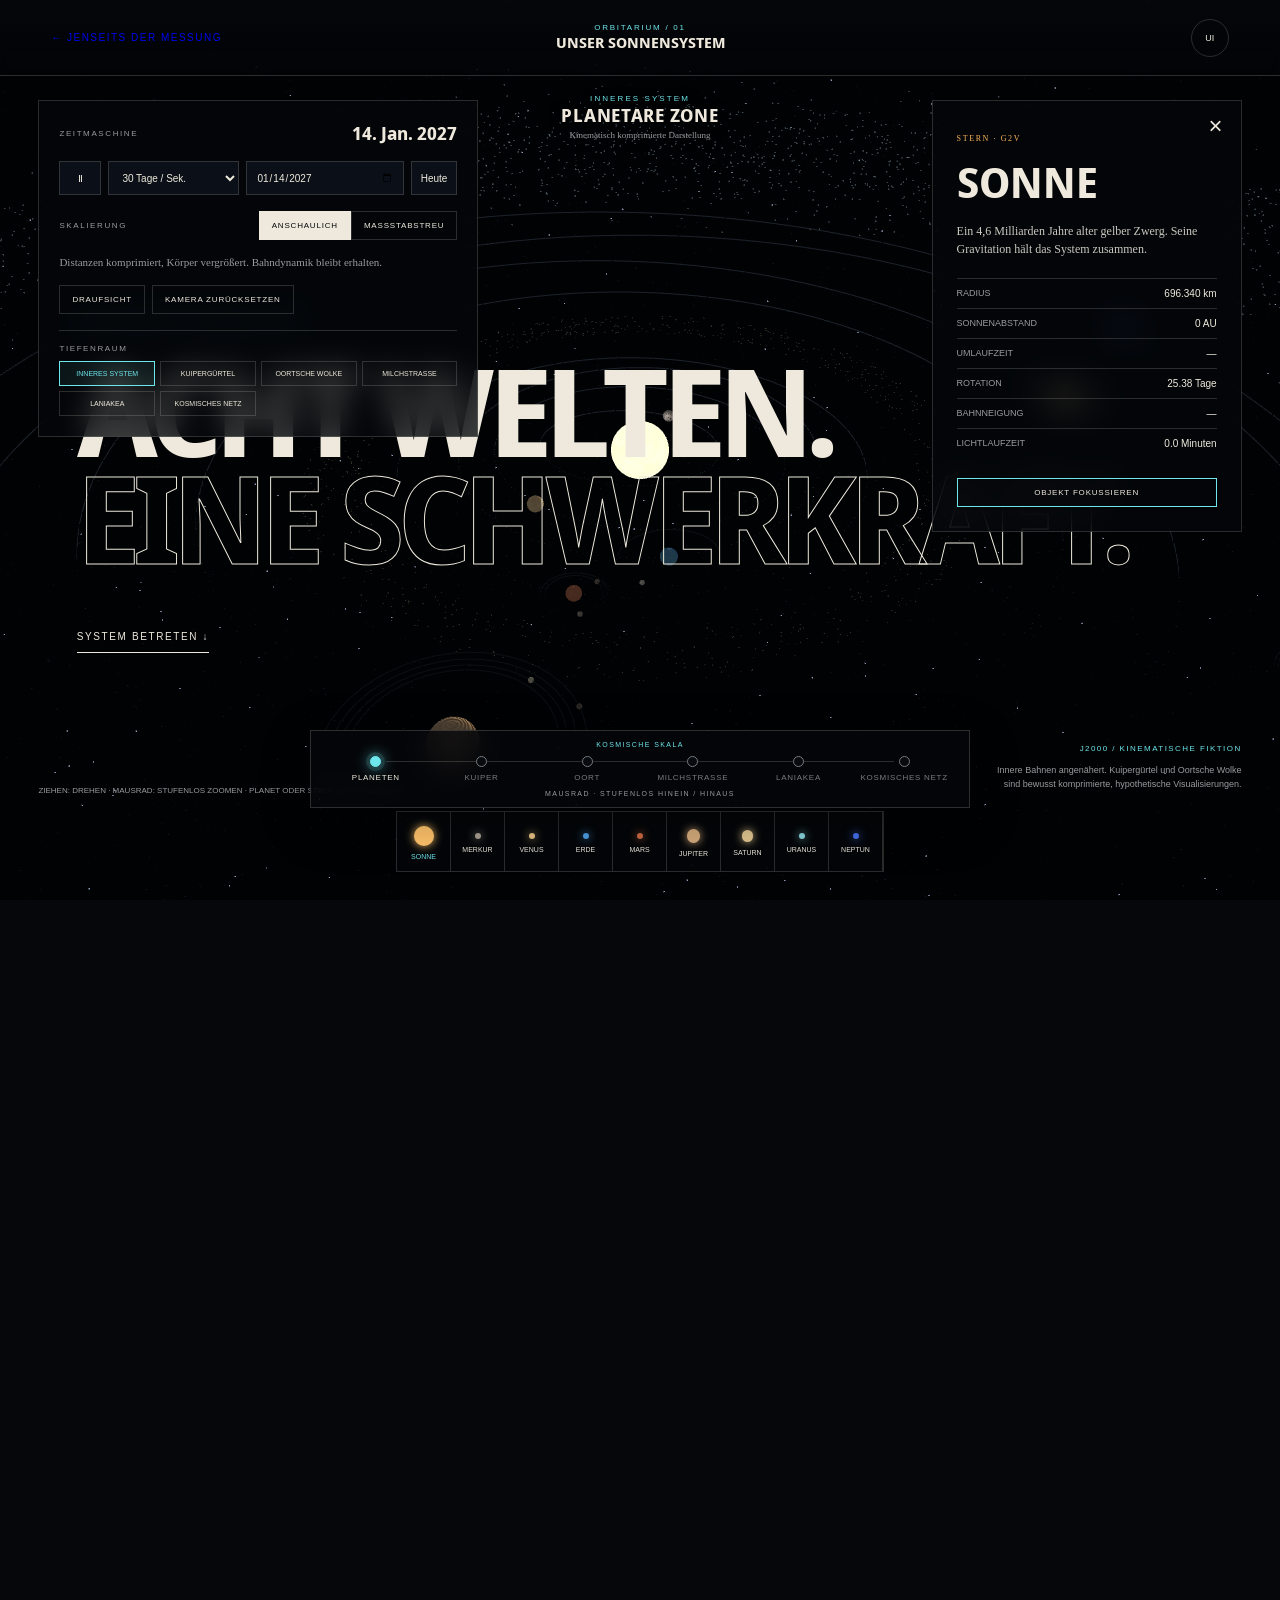
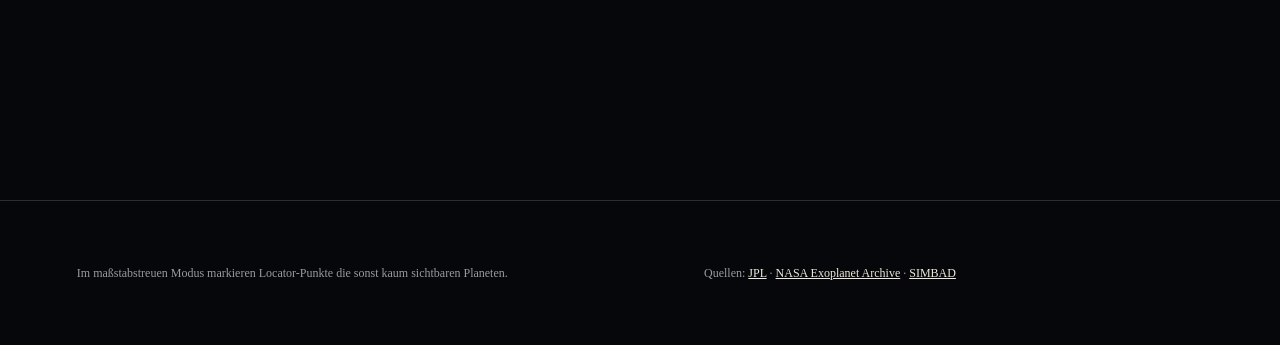
==== commit c7688e82: "feat: add info panels for cosmic large-scale structures Die kosmischen Grossstrukturen lassen sich j" ====
--- a/solar-system.html
+++ b/solar-system.html
@@ -1,9 +1,9 @@
-<!doctype html><html lang="de"><head><meta charset="utf-8"><meta name="viewport" content="width=device-width,initial-scale=1"><meta name="theme-color" content="#05070b"><title>Das Sonnensystem — WebGL-Orbitarium</title><link rel="icon" href="favicon.svg" type="image/svg+xml"><link rel="stylesheet" href="solar-system.css?v=20260813-28"></head><body>
+<!doctype html><html lang="de"><head><meta charset="utf-8"><meta name="viewport" content="width=device-width,initial-scale=1"><meta name="theme-color" content="#05070b"><title>Das Sonnensystem — WebGL-Orbitarium</title><link rel="icon" href="favicon.svg" type="image/svg+xml"><link rel="stylesheet" href="solar-system.css?v=20260813-29"></head><body>
 <canvas id="solarCanvas" aria-label="Interaktive dreidimensionale Darstellung des Sonnensystems"></canvas><div id="fallback" class="fallback" hidden>WebGL ist nicht verfügbar.</div><div id="moonTooltip" class="moon-tooltip" role="tooltip" hidden><span></span><strong></strong></div>
 <header class="solar-header"><a class="back" href="index.html">← Jenseits der Messung</a><div class="title"><span>ORBITARIUM / 01</span><strong>Unser Sonnensystem</strong></div><button id="mobileControlsToggle" class="mobile-controls-toggle" type="button" aria-expanded="false" aria-controls="controlPanel">Steuerung</button><button id="uiToggle" class="icon-button" type="button" aria-expanded="true">UI</button></header>
 <main><section class="intro"><p>Eine spekulative WebGL-Reise</p><h1>Acht Welten.<br><em>Eine Schwerkraft.</em></h1><button id="enterButton" type="button">System betreten ↓</button></section>
 <aside id="controlPanel" class="controls"><div class="panel-head"><span>ZEITMASCHINE</span><output id="dateReadout">—</output></div><div class="transport"><button id="playButton" type="button" aria-label="Simulation pausieren">Ⅱ</button><select id="speedSelect" aria-label="Geschwindigkeit"><option value="1">1 Tag / Sek.</option><option value="30" selected>30 Tage / Sek.</option><option value="365.25">1 Jahr / Sek.</option></select><input id="dateInput" type="date"><button id="todayButton" type="button">Heute</button></div><div class="mode-row"><span>SKALIERUNG</span><div class="segmented"><button class="active" data-scale="visual" type="button">Anschaulich</button><button data-scale="physical" type="button">Maßstabstreu</button></div></div><p id="scaleNote">Distanzen komprimiert, Körper vergrößert. Bahndynamik bleibt erhalten.</p><div class="view-row"><button id="topButton" type="button">Draufsicht</button><button id="resetButton" type="button">Kamera zurücksetzen</button></div><div class="deep-nav" aria-label="Kosmische Regionen"><span>TIEFENRAUM</span><div><button type="button" data-region="inner" class="active">Inneres System</button><button type="button" data-region="kuiper">Kuipergürtel</button><button type="button" data-region="oort">Oortsche Wolke</button><button type="button" data-region="milkyway">Milchstraße</button><button type="button" data-region="laniakea">Laniakea</button><button type="button" data-region="cosmicweb">Kosmisches Netz</button></div></div></aside>
 <aside id="infoPanel" class="info" aria-live="polite"><button id="closeInfo" type="button">×</button><p id="bodyClass">STERN · G2V</p><h2 id="bodyName">Sonne</h2><p id="bodyDescription">Das Gravitationszentrum unseres Systems.</p><dl><div><dt>Radius</dt><dd id="radiusValue">696.340 km</dd></div><div><dt id="distanceLabel">Sonnenabstand</dt><dd id="distanceValue">0 AU</dd></div><div><dt>Umlaufzeit</dt><dd id="periodValue">—</dd></div><div><dt>Rotation</dt><dd id="rotationValue">25–35 Tage</dd></div><div><dt>Bahnneigung</dt><dd id="inclinationValue">—</dd></div><div><dt>Lichtlaufzeit</dt><dd id="lightValue">0 Minuten</dd></div></dl><button id="focusButton" type="button">Objekt fokussieren</button><section id="moonSection" class="moon-section" hidden><div class="moon-head"><span>MONDSYSTEM</span><strong id="moonCount">0</strong></div><div id="moonList" class="moon-list"></div></section></aside>
-<aside id="candleControl" class="candle-control" aria-label="Astronomische Standardkerzen"><div><i></i><span>ASTRONOMISCHE KERZEN</span><strong id="candleStatus">GAIA-KATALOG LÄDT …</strong></div><button id="candleToggle" class="active" type="button" aria-pressed="true"><span id="candleMode">SICHTBAR</span></button><small>KLASSISCHE CEPHEIDEN · PULSATION VISUELL BESCHLEUNIGT</small></aside><aside id="exoPanel" class="exo-panel closed" aria-live="polite"><button id="closeExo" type="button" aria-label="Exoplaneten-Information schließen">×</button><p id="exoEyebrow">EXOPLANETEN-ATLAS</p><h2 id="exoName">TRAPPIST-1</h2><div class="exo-meta"><span id="exoType">ROTER ZWERG</span><strong id="exoCount">7 PLANETEN</strong></div><p id="exoDescription"></p><ul id="exoFacts" class="exo-facts"></ul><button id="enterExo" type="button">System betreten →</button><small id="exoCoordinates">Astronomische Himmelsrichtung · Entfernung logarithmisch entzerrt</small></aside><button id="exitExo" class="exit-exo" type="button" hidden>← Zur Milchstraße</button><div id="exoMarkers" class="exo-markers" aria-label="Bekannte fremde Planetensysteme"></div><div id="cosmicLabels" class="cosmic-labels" aria-hidden="true"></div>
-<nav id="zoomJourney" class="zoom-journey" aria-label="Kosmische Skala"><span>KOSMISCHE SKALA</span><div><button type="button" data-zoom-region="inner" data-short="PLANETEN" class="active"><i></i>Planeten</button><button type="button" data-zoom-region="kuiper" data-short="KUIPER"><i></i>Kuiper</button><button type="button" data-zoom-region="oort" data-short="OORT"><i></i>Oort</button><button type="button" data-zoom-region="milkyway" data-short="GALAXIE"><i></i>Milchstraße</button><button type="button" data-zoom-region="laniakea" data-short="LANIAKEA"><i></i>Laniakea</button><button type="button" data-zoom-region="cosmicweb" data-short="NETZ"><i></i>Kosmisches Netz</button></div><small>MAUSRAD · STUFENLOS HINEIN / HINAUS</small></nav><div id="galacticMarker" class="galactic-marker" hidden><i></i><span>UNSER SONNENSYSTEM</span></div><div id="regionTag" class="region-tag"><span>INNERES SYSTEM</span><strong>PLANETARE ZONE</strong><small>Kinematisch komprimierte Darstellung</small></div><nav id="planetNav" class="planet-nav"></nav><div class="legend">Ziehen: drehen · Mausrad: stufenlos zoomen · Planet anklicken</div><div class="accuracy"><span>J2000 / KINEMATISCHE FIKTION</span><p>Innere Bahnen angenähert. Kuipergürtel und Oortsche Wolke sind bewusst komprimierte, hypothetische Visualisierungen.</p></div></main>
-<footer><p>Im maßstabstreuen Modus markieren Locator-Punkte die sonst kaum sichtbaren Planeten.</p><p>Quellen: <a href="https://ssd.jpl.nasa.gov/planets/approx_pos.html" target="_blank" rel="noreferrer">JPL</a> · <a href="https://exoplanetarchive.ipac.caltech.edu/" target="_blank" rel="noreferrer">NASA Exoplanet Archive</a> · <a href="https://simbad.cds.unistra.fr/" target="_blank" rel="noreferrer">SIMBAD</a></p></footer><script src="solar-system.js?v=20260813-28"></script></body></html>
+<aside id="candleControl" class="candle-control" aria-label="Astronomische Standardkerzen"><div><i></i><span>ASTRONOMISCHE KERZEN</span><strong id="candleStatus">GAIA-KATALOG LÄDT …</strong></div><button id="candleToggle" class="active" type="button" aria-pressed="true"><span id="candleMode">SICHTBAR</span></button><small>KLASSISCHE CEPHEIDEN · PULSATION VISUELL BESCHLEUNIGT</small></aside><aside id="exoPanel" class="exo-panel closed" aria-live="polite"><button id="closeExo" type="button" aria-label="Exoplaneten-Information schließen">×</button><p id="exoEyebrow">EXOPLANETEN-ATLAS</p><h2 id="exoName">TRAPPIST-1</h2><div class="exo-meta"><span id="exoType">ROTER ZWERG</span><strong id="exoCount">7 PLANETEN</strong></div><p id="exoDescription"></p><ul id="exoFacts" class="exo-facts"></ul><button id="enterExo" type="button">System betreten →</button><small id="exoCoordinates">Astronomische Himmelsrichtung · Entfernung logarithmisch entzerrt</small></aside><aside id="cosmicPanel" class="exo-panel cosmic-panel closed" aria-live="polite"><button id="closeCosmic" type="button" aria-label="Strukturinformation schließen">×</button><p id="cosmicEyebrow">KOSMISCHE GROSSSTRUKTUR</p><h2 id="cosmicName">LANIAKEA</h2><div class="exo-meta"><span id="cosmicType"></span><strong id="cosmicScale"></strong></div><p id="cosmicDescription"></p><ul id="cosmicFacts" class="exo-facts"></ul><small id="cosmicNote">Räumliche Darstellung kinematisch entzerrt · Zahlenwerte sind astronomische Näherungen</small></aside><button id="exitExo" class="exit-exo" type="button" hidden>← Zur Milchstraße</button><div id="exoMarkers" class="exo-markers" aria-label="Bekannte fremde Planetensysteme"></div><div id="cosmicLabels" class="cosmic-labels" aria-label="Kosmische Grossstrukturen"></div>
+<nav id="zoomJourney" class="zoom-journey" aria-label="Kosmische Skala"><span>KOSMISCHE SKALA</span><div><button type="button" data-zoom-region="inner" data-short="PLANETEN" class="active"><i></i>Planeten</button><button type="button" data-zoom-region="kuiper" data-short="KUIPER"><i></i>Kuiper</button><button type="button" data-zoom-region="oort" data-short="OORT"><i></i>Oort</button><button type="button" data-zoom-region="milkyway" data-short="GALAXIE"><i></i>Milchstraße</button><button type="button" data-zoom-region="laniakea" data-short="LANIAKEA"><i></i>Laniakea</button><button type="button" data-zoom-region="cosmicweb" data-short="NETZ"><i></i>Kosmisches Netz</button></div><small>MAUSRAD · STUFENLOS HINEIN / HINAUS</small></nav><div id="galacticMarker" class="galactic-marker" hidden><i></i><span>UNSER SONNENSYSTEM</span></div><div id="regionTag" class="region-tag"><span>INNERES SYSTEM</span><strong>PLANETARE ZONE</strong><small>Kinematisch komprimierte Darstellung</small></div><nav id="planetNav" class="planet-nav"></nav><div class="legend">Ziehen: drehen · Mausrad: stufenlos zoomen · Planet oder Struktur anklicken</div><div class="accuracy"><span>J2000 / KINEMATISCHE FIKTION</span><p>Innere Bahnen angenähert. Kuipergürtel und Oortsche Wolke sind bewusst komprimierte, hypothetische Visualisierungen.</p></div></main>
+<footer><p>Im maßstabstreuen Modus markieren Locator-Punkte die sonst kaum sichtbaren Planeten.</p><p>Quellen: <a href="https://ssd.jpl.nasa.gov/planets/approx_pos.html" target="_blank" rel="noreferrer">JPL</a> · <a href="https://exoplanetarchive.ipac.caltech.edu/" target="_blank" rel="noreferrer">NASA Exoplanet Archive</a> · <a href="https://simbad.cds.unistra.fr/" target="_blank" rel="noreferrer">SIMBAD</a></p></footer><script src="solar-system.js?v=20260813-29"></script></body></html>
--- a/solar-system.css
+++ b/solar-system.css
@@ -19,4 +19,4 @@
 @media(max-width:950px) and (orientation:landscape) and (max-height:520px){.intro{padding-top:64px}.intro h1{font-size:42px}.controls{top:62px;max-height:calc(100dvh - 70px);width:min(430px,calc(100vw - 16px))}.region-tag{top:63px}.zoom-journey{left:auto;right:8px;bottom:8px;transform:none;width:360px}.planet-nav{right:auto;width:calc(100vw - 390px)}.info,.exo-panel{right:8px;bottom:8px;width:min(390px,calc(100vw - 16px));max-height:calc(100dvh - 74px)}.candle-control{bottom:64px}.solar-header{height:54px}}
 body:is([data-region="laniakea"],[data-region="cosmicweb"]) .planet-nav,body:is([data-region="laniakea"],[data-region="cosmicweb"]) .candle-control,body:is([data-region="laniakea"],[data-region="cosmicweb"]) .exo-markers{opacity:0;pointer-events:none}
 
-.cosmic-labels{position:fixed;inset:0;z-index:10;pointer-events:none;opacity:0;transition:opacity .5s}.cosmic-labels.visible{opacity:1}.cosmic-label{position:absolute;transform:translate(14px,-50%);min-width:120px;padding-left:13px;color:#f3f7ff;text-shadow:0 2px 14px #000,0 0 24px rgba(57,202,255,.42)}.cosmic-label::before{content:"";position:absolute;left:0;top:7px;width:6px;height:6px;border:1px solid var(--label-color,#6de6ec);border-radius:50%;background:var(--label-color,#6de6ec);box-shadow:0 0 0 5px color-mix(in srgb,var(--label-color,#6de6ec) 15%,transparent),0 0 20px var(--label-color,#6de6ec)}.cosmic-label strong,.cosmic-label small{display:block;white-space:nowrap}.cosmic-label strong{font-family:"Cosmic Display";font-size:10px;letter-spacing:.09em}.cosmic-label small{margin-top:3px;color:var(--label-color,#6de6ec);font-size:6px;letter-spacing:.16em}.cosmic-label.gold{--label-color:#ffb43d}.cosmic-label.magenta{--label-color:#ff55ac}.cosmic-label.local{--label-color:#71efff}.cosmic-label[hidden]{display:none}body.ui-hidden .cosmic-labels{opacity:0}@media(max-width:800px){.cosmic-label{transform:translate(10px,-50%);min-width:0;padding-left:10px}.cosmic-label::before{top:4px;width:5px;height:5px}.cosmic-label strong{font-size:7px}.cosmic-label small{display:none}.cosmic-label.optional{display:none}}
+.cosmic-labels{position:fixed;inset:0;z-index:10;pointer-events:none;opacity:0;transition:opacity .5s}.cosmic-label{border:0;background:none;font:inherit;text-align:left;pointer-events:auto;cursor:pointer}.cosmic-label:hover strong,.cosmic-label:focus-visible strong{color:var(--label-color,#6de6ec)}.cosmic-label:hover::before{box-shadow:0 0 0 7px color-mix(in srgb,var(--label-color,#6de6ec) 22%,transparent),0 0 26px var(--label-color,#6de6ec)}.cosmic-panel{border-color:color-mix(in srgb,var(--system-color,#6de6ec) 34%,transparent)}.cosmic-panel>p:first-of-type{color:var(--system-color,#6de6ec)}.cosmic-labels.visible{opacity:1}.cosmic-label{position:absolute;transform:translate(14px,-50%);min-width:120px;padding-left:13px;color:#f3f7ff;text-shadow:0 2px 14px #000,0 0 24px rgba(57,202,255,.42)}.cosmic-label::before{content:"";position:absolute;left:0;top:7px;width:6px;height:6px;border:1px solid var(--label-color,#6de6ec);border-radius:50%;background:var(--label-color,#6de6ec);box-shadow:0 0 0 5px color-mix(in srgb,var(--label-color,#6de6ec) 15%,transparent),0 0 20px var(--label-color,#6de6ec)}.cosmic-label strong,.cosmic-label small{display:block;white-space:nowrap}.cosmic-label strong{font-family:"Cosmic Display";font-size:10px;letter-spacing:.09em}.cosmic-label small{margin-top:3px;color:var(--label-color,#6de6ec);font-size:6px;letter-spacing:.16em}.cosmic-label.gold{--label-color:#ffb43d}.cosmic-label.magenta{--label-color:#ff55ac}.cosmic-label.local{--label-color:#71efff}.cosmic-label[hidden]{display:none}body.ui-hidden .cosmic-labels{opacity:0}@media(max-width:800px){.cosmic-label{transform:translate(10px,-50%);min-width:0;padding-left:10px}.cosmic-label::before{top:4px;width:5px;height:5px}.cosmic-label strong{font-size:7px}.cosmic-label small{display:none}.cosmic-label.optional{display:none}}
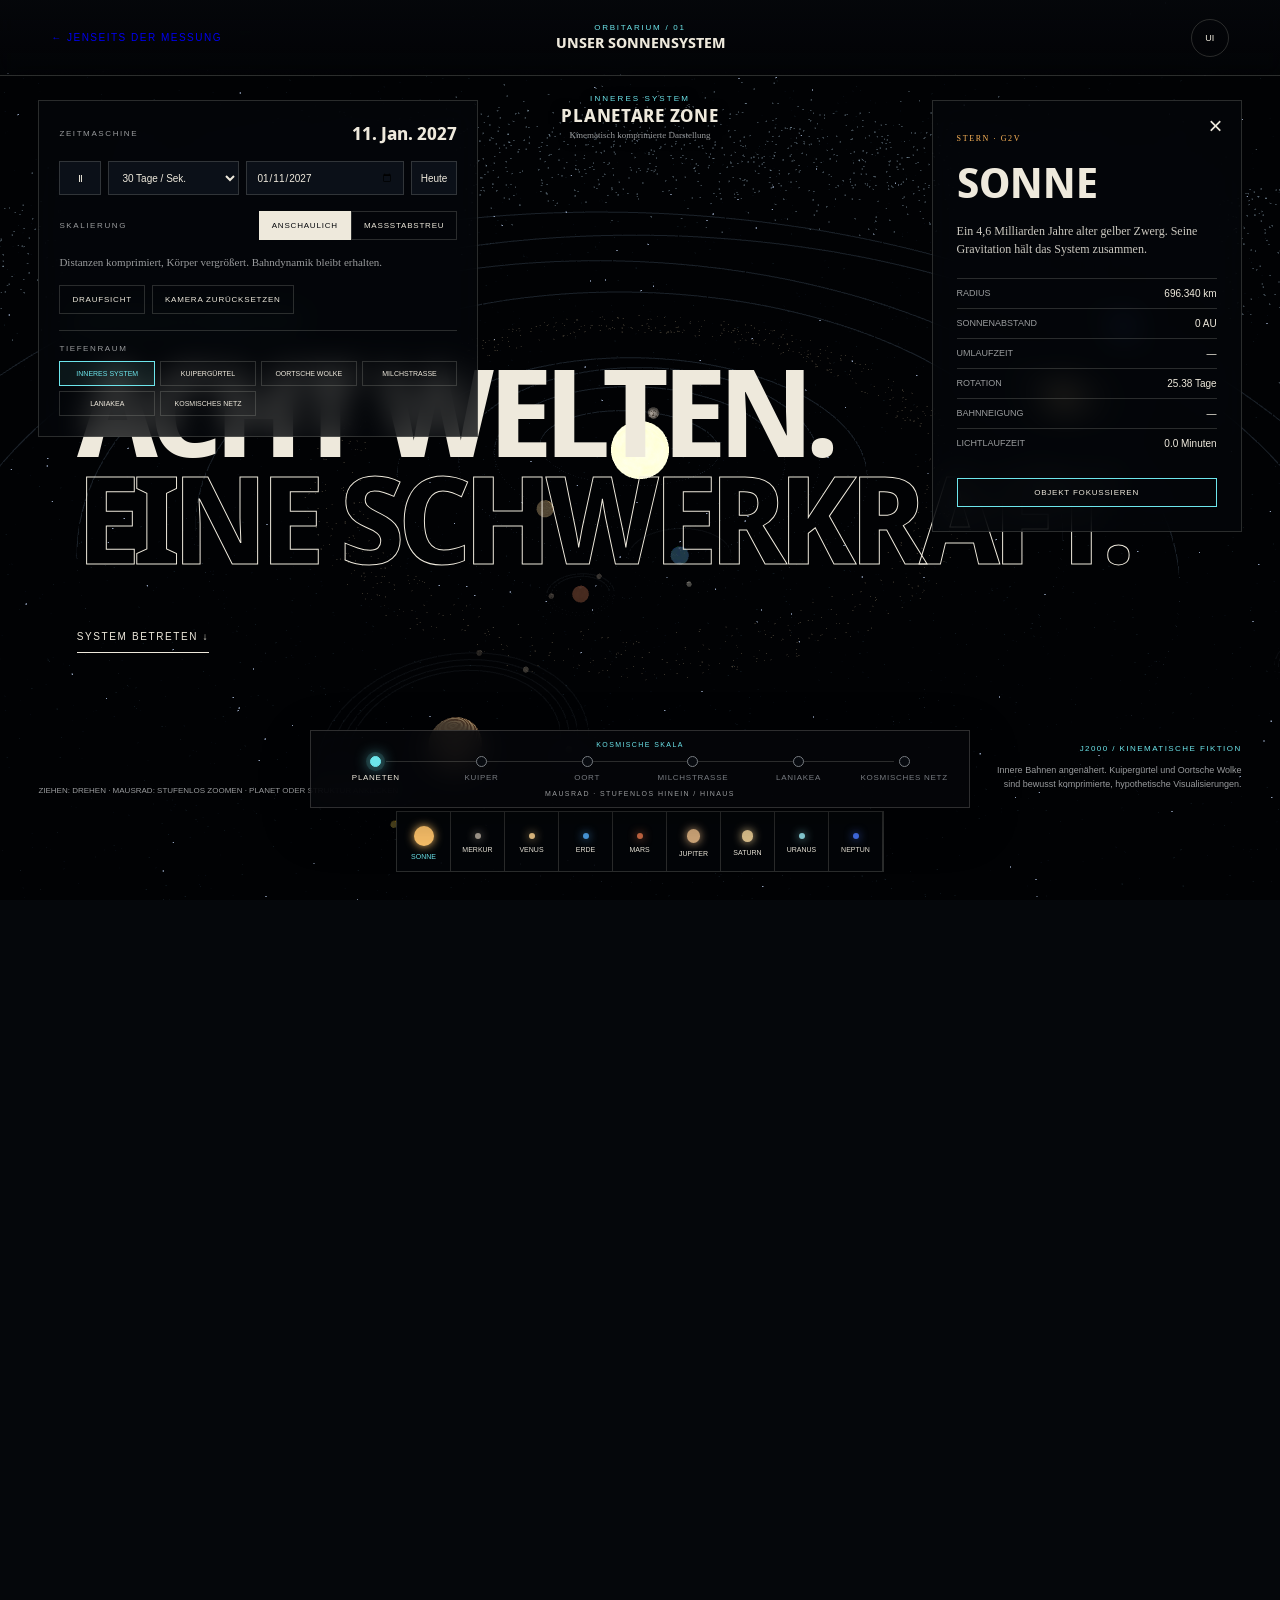
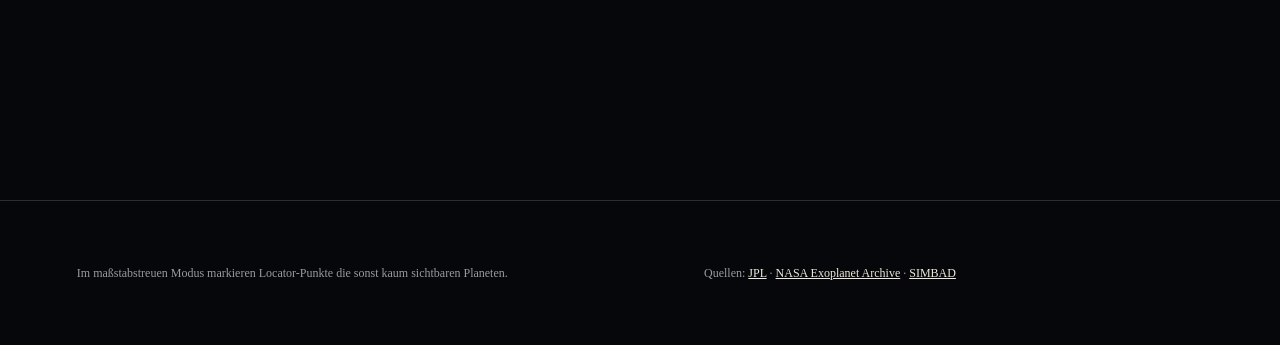
==== commit 10576fdb: "fix: stop <body data-region> from hijacking every click Beide gemeldeten Fehler hatten dieselbe Ursa" ====
--- a/solar-system.html
+++ b/solar-system.html
@@ -1,4 +1,4 @@
-<!doctype html><html lang="de"><head><meta charset="utf-8"><meta name="viewport" content="width=device-width,initial-scale=1"><meta name="theme-color" content="#05070b"><title>Das Sonnensystem — WebGL-Orbitarium</title><link rel="icon" href="favicon.svg" type="image/svg+xml"><link rel="stylesheet" href="solar-system.css?v=20260813-29"></head><body>
+<!doctype html><html lang="de"><head><meta charset="utf-8"><meta name="viewport" content="width=device-width,initial-scale=1"><meta name="theme-color" content="#05070b"><title>Das Sonnensystem — WebGL-Orbitarium</title><link rel="icon" href="favicon.svg" type="image/svg+xml"><link rel="stylesheet" href="solar-system.css?v=20260813-30"></head><body>
 <canvas id="solarCanvas" aria-label="Interaktive dreidimensionale Darstellung des Sonnensystems"></canvas><div id="fallback" class="fallback" hidden>WebGL ist nicht verfügbar.</div><div id="moonTooltip" class="moon-tooltip" role="tooltip" hidden><span></span><strong></strong></div>
 <header class="solar-header"><a class="back" href="index.html">← Jenseits der Messung</a><div class="title"><span>ORBITARIUM / 01</span><strong>Unser Sonnensystem</strong></div><button id="mobileControlsToggle" class="mobile-controls-toggle" type="button" aria-expanded="false" aria-controls="controlPanel">Steuerung</button><button id="uiToggle" class="icon-button" type="button" aria-expanded="true">UI</button></header>
 <main><section class="intro"><p>Eine spekulative WebGL-Reise</p><h1>Acht Welten.<br><em>Eine Schwerkraft.</em></h1><button id="enterButton" type="button">System betreten ↓</button></section>
@@ -6,4 +6,4 @@
 <aside id="infoPanel" class="info" aria-live="polite"><button id="closeInfo" type="button">×</button><p id="bodyClass">STERN · G2V</p><h2 id="bodyName">Sonne</h2><p id="bodyDescription">Das Gravitationszentrum unseres Systems.</p><dl><div><dt>Radius</dt><dd id="radiusValue">696.340 km</dd></div><div><dt id="distanceLabel">Sonnenabstand</dt><dd id="distanceValue">0 AU</dd></div><div><dt>Umlaufzeit</dt><dd id="periodValue">—</dd></div><div><dt>Rotation</dt><dd id="rotationValue">25–35 Tage</dd></div><div><dt>Bahnneigung</dt><dd id="inclinationValue">—</dd></div><div><dt>Lichtlaufzeit</dt><dd id="lightValue">0 Minuten</dd></div></dl><button id="focusButton" type="button">Objekt fokussieren</button><section id="moonSection" class="moon-section" hidden><div class="moon-head"><span>MONDSYSTEM</span><strong id="moonCount">0</strong></div><div id="moonList" class="moon-list"></div></section></aside>
 <aside id="candleControl" class="candle-control" aria-label="Astronomische Standardkerzen"><div><i></i><span>ASTRONOMISCHE KERZEN</span><strong id="candleStatus">GAIA-KATALOG LÄDT …</strong></div><button id="candleToggle" class="active" type="button" aria-pressed="true"><span id="candleMode">SICHTBAR</span></button><small>KLASSISCHE CEPHEIDEN · PULSATION VISUELL BESCHLEUNIGT</small></aside><aside id="exoPanel" class="exo-panel closed" aria-live="polite"><button id="closeExo" type="button" aria-label="Exoplaneten-Information schließen">×</button><p id="exoEyebrow">EXOPLANETEN-ATLAS</p><h2 id="exoName">TRAPPIST-1</h2><div class="exo-meta"><span id="exoType">ROTER ZWERG</span><strong id="exoCount">7 PLANETEN</strong></div><p id="exoDescription"></p><ul id="exoFacts" class="exo-facts"></ul><button id="enterExo" type="button">System betreten →</button><small id="exoCoordinates">Astronomische Himmelsrichtung · Entfernung logarithmisch entzerrt</small></aside><aside id="cosmicPanel" class="exo-panel cosmic-panel closed" aria-live="polite"><button id="closeCosmic" type="button" aria-label="Strukturinformation schließen">×</button><p id="cosmicEyebrow">KOSMISCHE GROSSSTRUKTUR</p><h2 id="cosmicName">LANIAKEA</h2><div class="exo-meta"><span id="cosmicType"></span><strong id="cosmicScale"></strong></div><p id="cosmicDescription"></p><ul id="cosmicFacts" class="exo-facts"></ul><small id="cosmicNote">Räumliche Darstellung kinematisch entzerrt · Zahlenwerte sind astronomische Näherungen</small></aside><button id="exitExo" class="exit-exo" type="button" hidden>← Zur Milchstraße</button><div id="exoMarkers" class="exo-markers" aria-label="Bekannte fremde Planetensysteme"></div><div id="cosmicLabels" class="cosmic-labels" aria-label="Kosmische Grossstrukturen"></div>
 <nav id="zoomJourney" class="zoom-journey" aria-label="Kosmische Skala"><span>KOSMISCHE SKALA</span><div><button type="button" data-zoom-region="inner" data-short="PLANETEN" class="active"><i></i>Planeten</button><button type="button" data-zoom-region="kuiper" data-short="KUIPER"><i></i>Kuiper</button><button type="button" data-zoom-region="oort" data-short="OORT"><i></i>Oort</button><button type="button" data-zoom-region="milkyway" data-short="GALAXIE"><i></i>Milchstraße</button><button type="button" data-zoom-region="laniakea" data-short="LANIAKEA"><i></i>Laniakea</button><button type="button" data-zoom-region="cosmicweb" data-short="NETZ"><i></i>Kosmisches Netz</button></div><small>MAUSRAD · STUFENLOS HINEIN / HINAUS</small></nav><div id="galacticMarker" class="galactic-marker" hidden><i></i><span>UNSER SONNENSYSTEM</span></div><div id="regionTag" class="region-tag"><span>INNERES SYSTEM</span><strong>PLANETARE ZONE</strong><small>Kinematisch komprimierte Darstellung</small></div><nav id="planetNav" class="planet-nav"></nav><div class="legend">Ziehen: drehen · Mausrad: stufenlos zoomen · Planet oder Struktur anklicken</div><div class="accuracy"><span>J2000 / KINEMATISCHE FIKTION</span><p>Innere Bahnen angenähert. Kuipergürtel und Oortsche Wolke sind bewusst komprimierte, hypothetische Visualisierungen.</p></div></main>
-<footer><p>Im maßstabstreuen Modus markieren Locator-Punkte die sonst kaum sichtbaren Planeten.</p><p>Quellen: <a href="https://ssd.jpl.nasa.gov/planets/approx_pos.html" target="_blank" rel="noreferrer">JPL</a> · <a href="https://exoplanetarchive.ipac.caltech.edu/" target="_blank" rel="noreferrer">NASA Exoplanet Archive</a> · <a href="https://simbad.cds.unistra.fr/" target="_blank" rel="noreferrer">SIMBAD</a></p></footer><script src="solar-system.js?v=20260813-29"></script></body></html>
+<footer><p>Im maßstabstreuen Modus markieren Locator-Punkte die sonst kaum sichtbaren Planeten.</p><p>Quellen: <a href="https://ssd.jpl.nasa.gov/planets/approx_pos.html" target="_blank" rel="noreferrer">JPL</a> · <a href="https://exoplanetarchive.ipac.caltech.edu/" target="_blank" rel="noreferrer">NASA Exoplanet Archive</a> · <a href="https://simbad.cds.unistra.fr/" target="_blank" rel="noreferrer">SIMBAD</a></p></footer><script src="solar-system.js?v=20260813-30"></script></body></html>
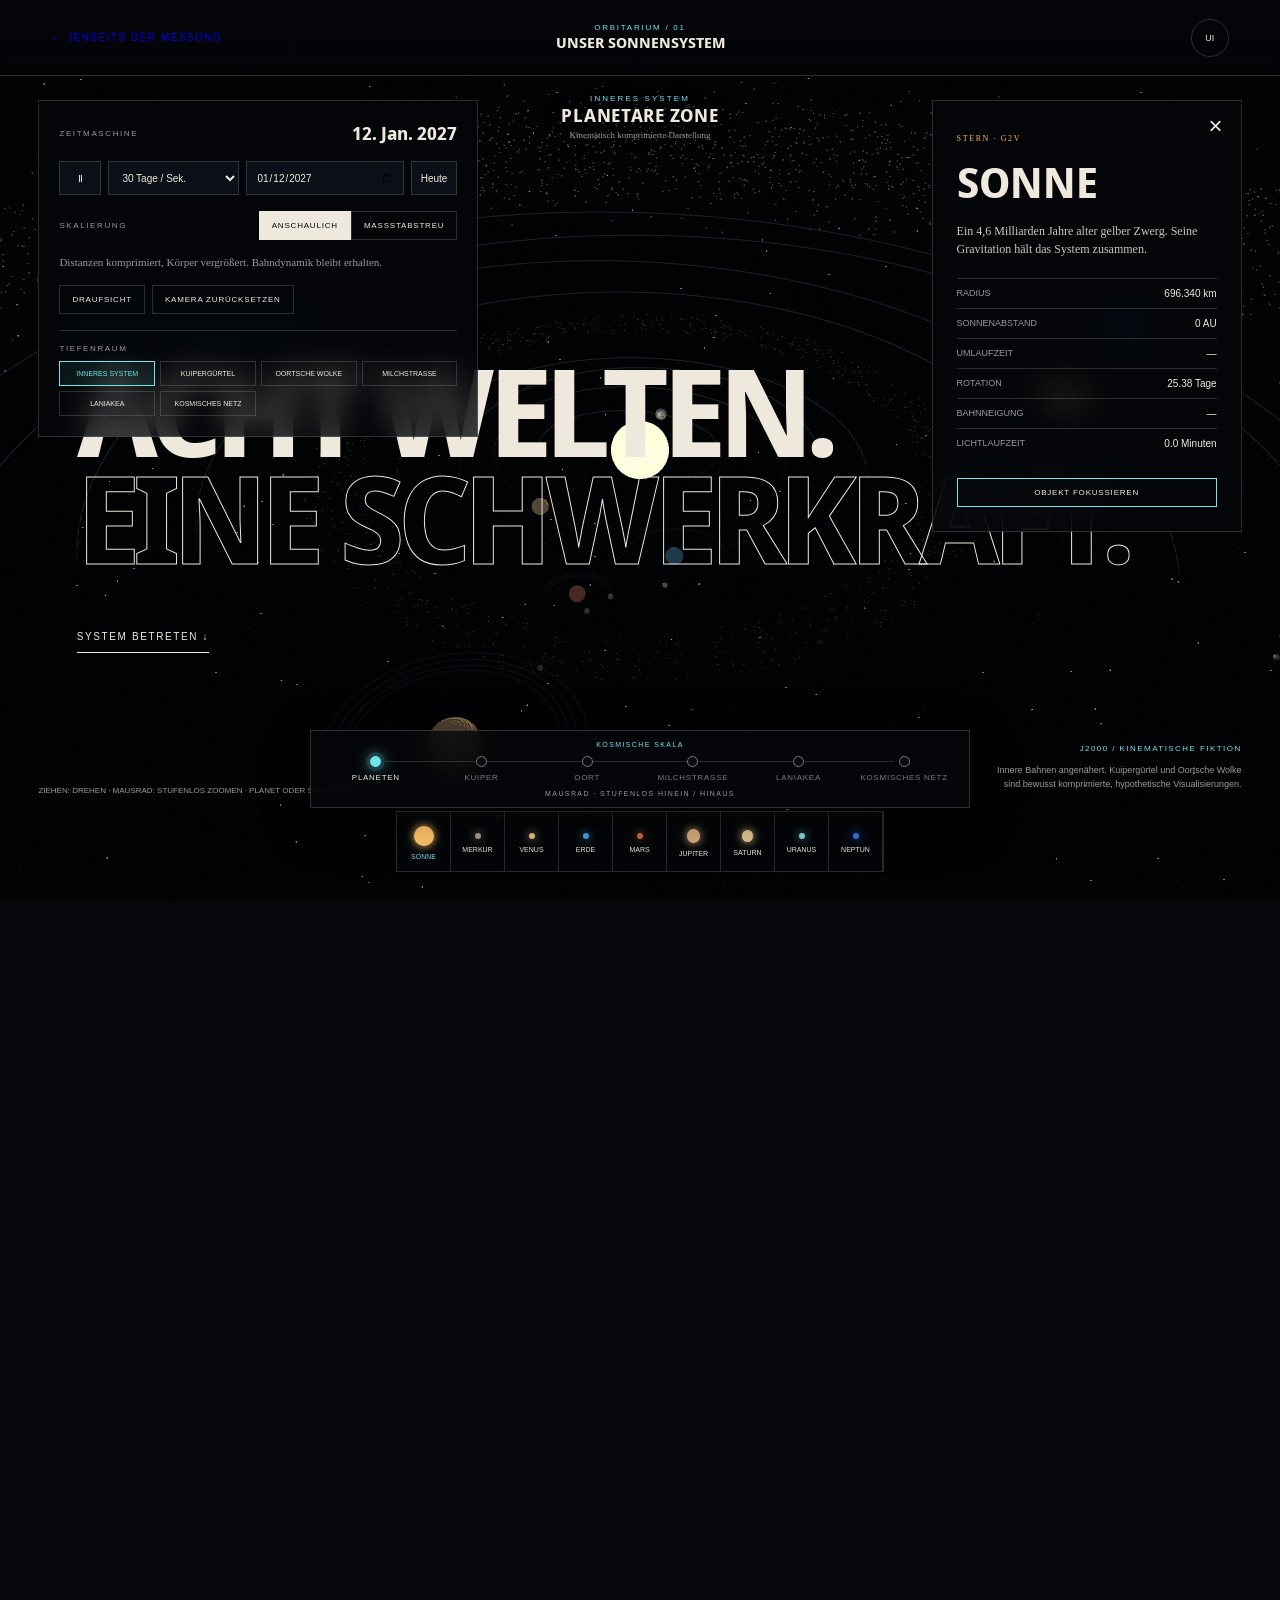
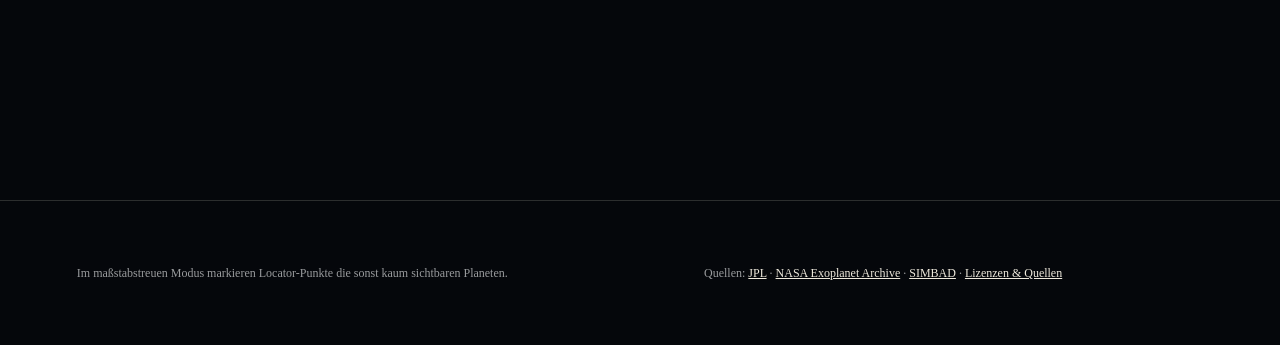
==== commit 659fdf1a: "docs: add licence and attribution page for font and Gaia data Beim Vorbereiten der Android-Fassung f" ====
--- a/solar-system.html
+++ b/solar-system.html
@@ -1,4 +1,4 @@
-<!doctype html><html lang="de"><head><meta charset="utf-8"><meta name="viewport" content="width=device-width,initial-scale=1"><meta name="theme-color" content="#05070b"><title>Das Sonnensystem — WebGL-Orbitarium</title><link rel="icon" href="favicon.svg" type="image/svg+xml"><link rel="stylesheet" href="solar-system.css?v=20260813-30"></head><body>
+<!doctype html><html lang="de"><head><meta charset="utf-8"><meta name="viewport" content="width=device-width,initial-scale=1"><meta name="theme-color" content="#05070b"><title>Das Sonnensystem — WebGL-Orbitarium</title><link rel="icon" href="favicon.svg" type="image/svg+xml"><link rel="stylesheet" href="solar-system.css?v=20260813-31"></head><body>
 <canvas id="solarCanvas" aria-label="Interaktive dreidimensionale Darstellung des Sonnensystems"></canvas><div id="fallback" class="fallback" hidden>WebGL ist nicht verfügbar.</div><div id="moonTooltip" class="moon-tooltip" role="tooltip" hidden><span></span><strong></strong></div>
 <header class="solar-header"><a class="back" href="index.html">← Jenseits der Messung</a><div class="title"><span>ORBITARIUM / 01</span><strong>Unser Sonnensystem</strong></div><button id="mobileControlsToggle" class="mobile-controls-toggle" type="button" aria-expanded="false" aria-controls="controlPanel">Steuerung</button><button id="uiToggle" class="icon-button" type="button" aria-expanded="true">UI</button></header>
 <main><section class="intro"><p>Eine spekulative WebGL-Reise</p><h1>Acht Welten.<br><em>Eine Schwerkraft.</em></h1><button id="enterButton" type="button">System betreten ↓</button></section>
@@ -6,4 +6,4 @@
 <aside id="infoPanel" class="info" aria-live="polite"><button id="closeInfo" type="button">×</button><p id="bodyClass">STERN · G2V</p><h2 id="bodyName">Sonne</h2><p id="bodyDescription">Das Gravitationszentrum unseres Systems.</p><dl><div><dt>Radius</dt><dd id="radiusValue">696.340 km</dd></div><div><dt id="distanceLabel">Sonnenabstand</dt><dd id="distanceValue">0 AU</dd></div><div><dt>Umlaufzeit</dt><dd id="periodValue">—</dd></div><div><dt>Rotation</dt><dd id="rotationValue">25–35 Tage</dd></div><div><dt>Bahnneigung</dt><dd id="inclinationValue">—</dd></div><div><dt>Lichtlaufzeit</dt><dd id="lightValue">0 Minuten</dd></div></dl><button id="focusButton" type="button">Objekt fokussieren</button><section id="moonSection" class="moon-section" hidden><div class="moon-head"><span>MONDSYSTEM</span><strong id="moonCount">0</strong></div><div id="moonList" class="moon-list"></div></section></aside>
 <aside id="candleControl" class="candle-control" aria-label="Astronomische Standardkerzen"><div><i></i><span>ASTRONOMISCHE KERZEN</span><strong id="candleStatus">GAIA-KATALOG LÄDT …</strong></div><button id="candleToggle" class="active" type="button" aria-pressed="true"><span id="candleMode">SICHTBAR</span></button><small>KLASSISCHE CEPHEIDEN · PULSATION VISUELL BESCHLEUNIGT</small></aside><aside id="exoPanel" class="exo-panel closed" aria-live="polite"><button id="closeExo" type="button" aria-label="Exoplaneten-Information schließen">×</button><p id="exoEyebrow">EXOPLANETEN-ATLAS</p><h2 id="exoName">TRAPPIST-1</h2><div class="exo-meta"><span id="exoType">ROTER ZWERG</span><strong id="exoCount">7 PLANETEN</strong></div><p id="exoDescription"></p><ul id="exoFacts" class="exo-facts"></ul><button id="enterExo" type="button">System betreten →</button><small id="exoCoordinates">Astronomische Himmelsrichtung · Entfernung logarithmisch entzerrt</small></aside><aside id="cosmicPanel" class="exo-panel cosmic-panel closed" aria-live="polite"><button id="closeCosmic" type="button" aria-label="Strukturinformation schließen">×</button><p id="cosmicEyebrow">KOSMISCHE GROSSSTRUKTUR</p><h2 id="cosmicName">LANIAKEA</h2><div class="exo-meta"><span id="cosmicType"></span><strong id="cosmicScale"></strong></div><p id="cosmicDescription"></p><ul id="cosmicFacts" class="exo-facts"></ul><small id="cosmicNote">Räumliche Darstellung kinematisch entzerrt · Zahlenwerte sind astronomische Näherungen</small></aside><button id="exitExo" class="exit-exo" type="button" hidden>← Zur Milchstraße</button><div id="exoMarkers" class="exo-markers" aria-label="Bekannte fremde Planetensysteme"></div><div id="cosmicLabels" class="cosmic-labels" aria-label="Kosmische Grossstrukturen"></div>
 <nav id="zoomJourney" class="zoom-journey" aria-label="Kosmische Skala"><span>KOSMISCHE SKALA</span><div><button type="button" data-zoom-region="inner" data-short="PLANETEN" class="active"><i></i>Planeten</button><button type="button" data-zoom-region="kuiper" data-short="KUIPER"><i></i>Kuiper</button><button type="button" data-zoom-region="oort" data-short="OORT"><i></i>Oort</button><button type="button" data-zoom-region="milkyway" data-short="GALAXIE"><i></i>Milchstraße</button><button type="button" data-zoom-region="laniakea" data-short="LANIAKEA"><i></i>Laniakea</button><button type="button" data-zoom-region="cosmicweb" data-short="NETZ"><i></i>Kosmisches Netz</button></div><small>MAUSRAD · STUFENLOS HINEIN / HINAUS</small></nav><div id="galacticMarker" class="galactic-marker" hidden><i></i><span>UNSER SONNENSYSTEM</span></div><div id="regionTag" class="region-tag"><span>INNERES SYSTEM</span><strong>PLANETARE ZONE</strong><small>Kinematisch komprimierte Darstellung</small></div><nav id="planetNav" class="planet-nav"></nav><div class="legend">Ziehen: drehen · Mausrad: stufenlos zoomen · Planet oder Struktur anklicken</div><div class="accuracy"><span>J2000 / KINEMATISCHE FIKTION</span><p>Innere Bahnen angenähert. Kuipergürtel und Oortsche Wolke sind bewusst komprimierte, hypothetische Visualisierungen.</p></div></main>
-<footer><p>Im maßstabstreuen Modus markieren Locator-Punkte die sonst kaum sichtbaren Planeten.</p><p>Quellen: <a href="https://ssd.jpl.nasa.gov/planets/approx_pos.html" target="_blank" rel="noreferrer">JPL</a> · <a href="https://exoplanetarchive.ipac.caltech.edu/" target="_blank" rel="noreferrer">NASA Exoplanet Archive</a> · <a href="https://simbad.cds.unistra.fr/" target="_blank" rel="noreferrer">SIMBAD</a></p></footer><script src="solar-system.js?v=20260813-30"></script></body></html>
+<footer><p>Im maßstabstreuen Modus markieren Locator-Punkte die sonst kaum sichtbaren Planeten.</p><p>Quellen: <a href="https://ssd.jpl.nasa.gov/planets/approx_pos.html" target="_blank" rel="noreferrer">JPL</a> · <a href="https://exoplanetarchive.ipac.caltech.edu/" target="_blank" rel="noreferrer">NASA Exoplanet Archive</a> · <a href="https://simbad.cds.unistra.fr/" target="_blank" rel="noreferrer">SIMBAD</a> · <a href="lizenzen.html">Lizenzen &amp; Quellen</a></p></footer><script src="solar-system.js?v=20260813-31"></script></body></html>
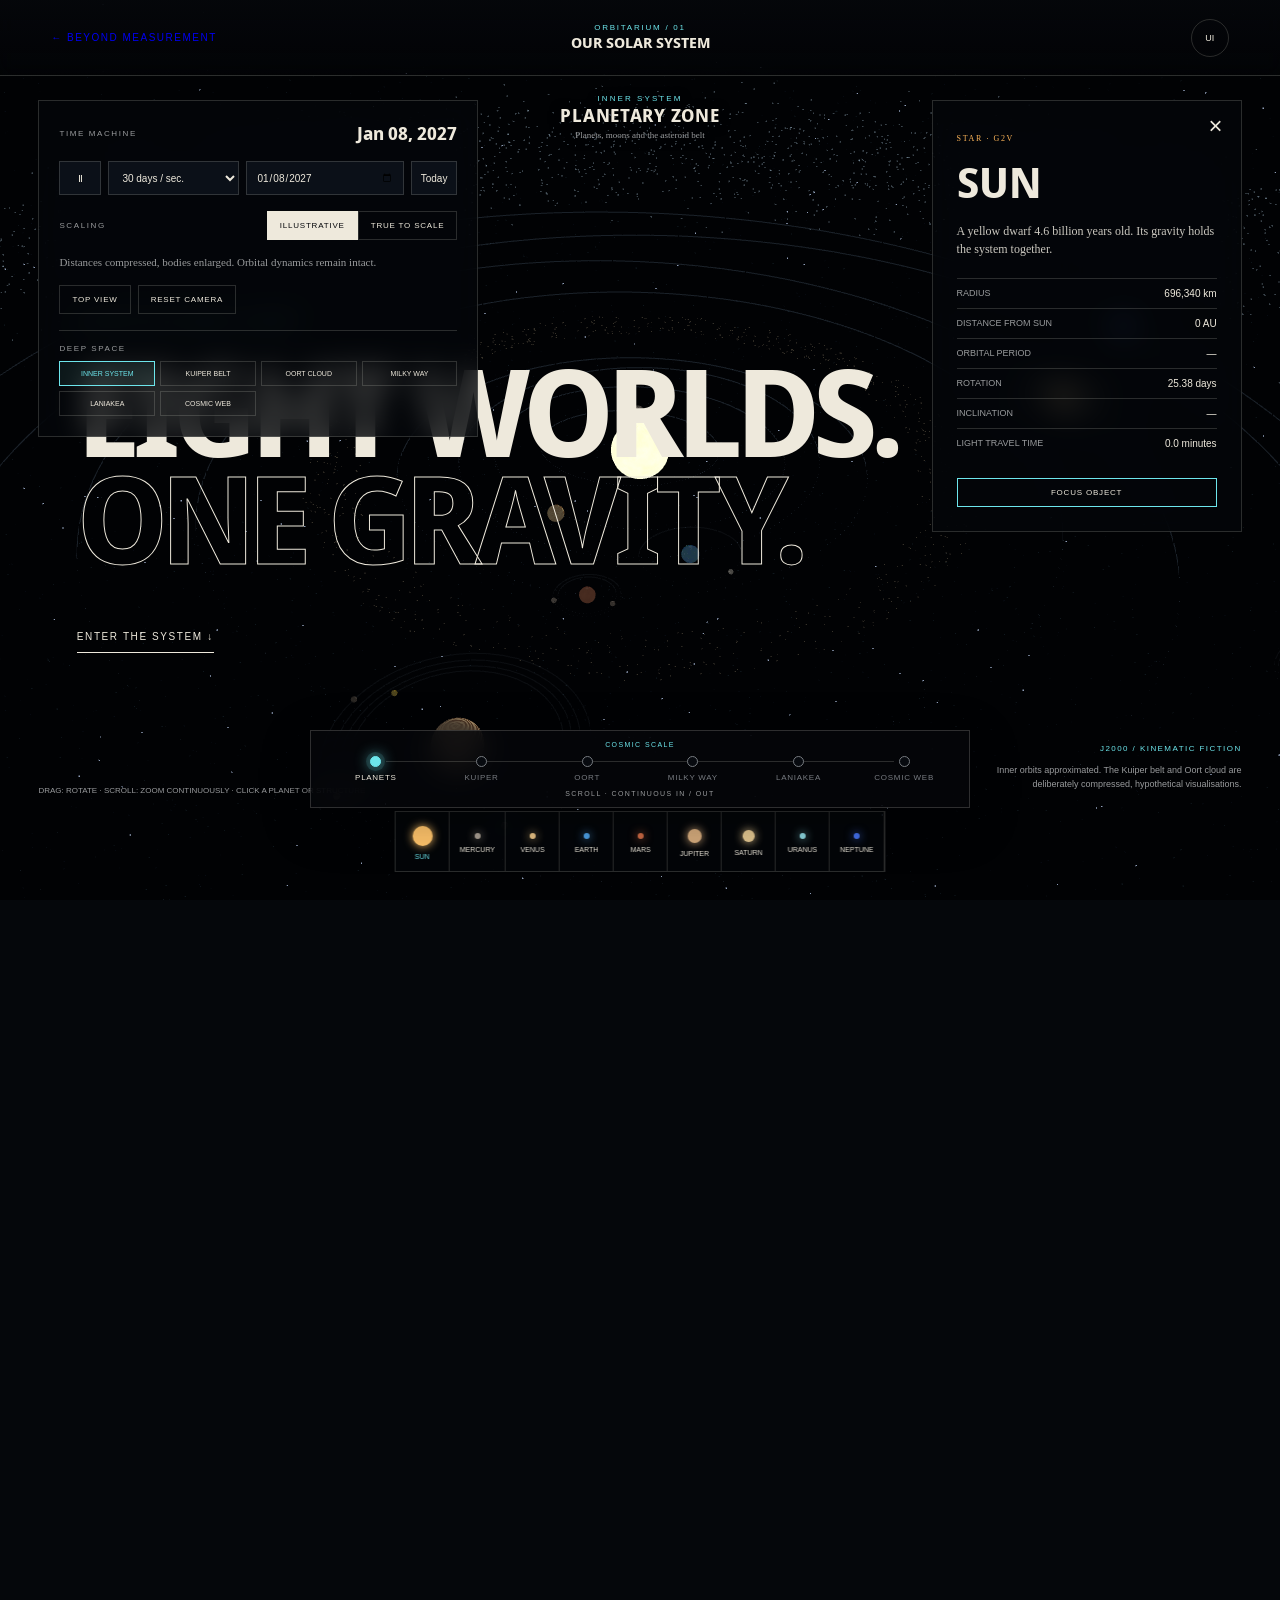
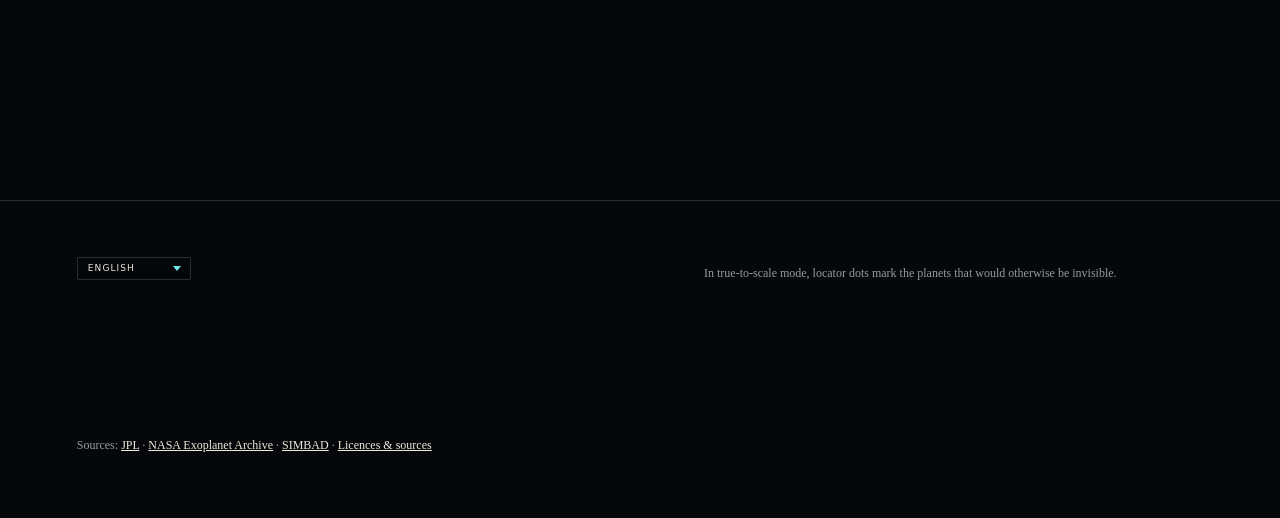
==== commit c0624b6b: "feat: add multilingual support with eight languages Die Anwendung erkennt beim Start die Geraetespra" ====
--- a/solar-system.html
+++ b/solar-system.html
@@ -1,9 +1,9 @@
-<!doctype html><html lang="de"><head><meta charset="utf-8"><meta name="viewport" content="width=device-width,initial-scale=1"><meta name="theme-color" content="#05070b"><title>Das Sonnensystem — WebGL-Orbitarium</title><link rel="icon" href="favicon.svg" type="image/svg+xml"><link rel="stylesheet" href="solar-system.css?v=20260813-31"></head><body>
-<canvas id="solarCanvas" aria-label="Interaktive dreidimensionale Darstellung des Sonnensystems"></canvas><div id="fallback" class="fallback" hidden>WebGL ist nicht verfügbar.</div><div id="moonTooltip" class="moon-tooltip" role="tooltip" hidden><span></span><strong></strong></div>
-<header class="solar-header"><a class="back" href="index.html">← Jenseits der Messung</a><div class="title"><span>ORBITARIUM / 01</span><strong>Unser Sonnensystem</strong></div><button id="mobileControlsToggle" class="mobile-controls-toggle" type="button" aria-expanded="false" aria-controls="controlPanel">Steuerung</button><button id="uiToggle" class="icon-button" type="button" aria-expanded="true">UI</button></header>
-<main><section class="intro"><p>Eine spekulative WebGL-Reise</p><h1>Acht Welten.<br><em>Eine Schwerkraft.</em></h1><button id="enterButton" type="button">System betreten ↓</button></section>
-<aside id="controlPanel" class="controls"><div class="panel-head"><span>ZEITMASCHINE</span><output id="dateReadout">—</output></div><div class="transport"><button id="playButton" type="button" aria-label="Simulation pausieren">Ⅱ</button><select id="speedSelect" aria-label="Geschwindigkeit"><option value="1">1 Tag / Sek.</option><option value="30" selected>30 Tage / Sek.</option><option value="365.25">1 Jahr / Sek.</option></select><input id="dateInput" type="date"><button id="todayButton" type="button">Heute</button></div><div class="mode-row"><span>SKALIERUNG</span><div class="segmented"><button class="active" data-scale="visual" type="button">Anschaulich</button><button data-scale="physical" type="button">Maßstabstreu</button></div></div><p id="scaleNote">Distanzen komprimiert, Körper vergrößert. Bahndynamik bleibt erhalten.</p><div class="view-row"><button id="topButton" type="button">Draufsicht</button><button id="resetButton" type="button">Kamera zurücksetzen</button></div><div class="deep-nav" aria-label="Kosmische Regionen"><span>TIEFENRAUM</span><div><button type="button" data-region="inner" class="active">Inneres System</button><button type="button" data-region="kuiper">Kuipergürtel</button><button type="button" data-region="oort">Oortsche Wolke</button><button type="button" data-region="milkyway">Milchstraße</button><button type="button" data-region="laniakea">Laniakea</button><button type="button" data-region="cosmicweb">Kosmisches Netz</button></div></div></aside>
-<aside id="infoPanel" class="info" aria-live="polite"><button id="closeInfo" type="button">×</button><p id="bodyClass">STERN · G2V</p><h2 id="bodyName">Sonne</h2><p id="bodyDescription">Das Gravitationszentrum unseres Systems.</p><dl><div><dt>Radius</dt><dd id="radiusValue">696.340 km</dd></div><div><dt id="distanceLabel">Sonnenabstand</dt><dd id="distanceValue">0 AU</dd></div><div><dt>Umlaufzeit</dt><dd id="periodValue">—</dd></div><div><dt>Rotation</dt><dd id="rotationValue">25–35 Tage</dd></div><div><dt>Bahnneigung</dt><dd id="inclinationValue">—</dd></div><div><dt>Lichtlaufzeit</dt><dd id="lightValue">0 Minuten</dd></div></dl><button id="focusButton" type="button">Objekt fokussieren</button><section id="moonSection" class="moon-section" hidden><div class="moon-head"><span>MONDSYSTEM</span><strong id="moonCount">0</strong></div><div id="moonList" class="moon-list"></div></section></aside>
-<aside id="candleControl" class="candle-control" aria-label="Astronomische Standardkerzen"><div><i></i><span>ASTRONOMISCHE KERZEN</span><strong id="candleStatus">GAIA-KATALOG LÄDT …</strong></div><button id="candleToggle" class="active" type="button" aria-pressed="true"><span id="candleMode">SICHTBAR</span></button><small>KLASSISCHE CEPHEIDEN · PULSATION VISUELL BESCHLEUNIGT</small></aside><aside id="exoPanel" class="exo-panel closed" aria-live="polite"><button id="closeExo" type="button" aria-label="Exoplaneten-Information schließen">×</button><p id="exoEyebrow">EXOPLANETEN-ATLAS</p><h2 id="exoName">TRAPPIST-1</h2><div class="exo-meta"><span id="exoType">ROTER ZWERG</span><strong id="exoCount">7 PLANETEN</strong></div><p id="exoDescription"></p><ul id="exoFacts" class="exo-facts"></ul><button id="enterExo" type="button">System betreten →</button><small id="exoCoordinates">Astronomische Himmelsrichtung · Entfernung logarithmisch entzerrt</small></aside><aside id="cosmicPanel" class="exo-panel cosmic-panel closed" aria-live="polite"><button id="closeCosmic" type="button" aria-label="Strukturinformation schließen">×</button><p id="cosmicEyebrow">KOSMISCHE GROSSSTRUKTUR</p><h2 id="cosmicName">LANIAKEA</h2><div class="exo-meta"><span id="cosmicType"></span><strong id="cosmicScale"></strong></div><p id="cosmicDescription"></p><ul id="cosmicFacts" class="exo-facts"></ul><small id="cosmicNote">Räumliche Darstellung kinematisch entzerrt · Zahlenwerte sind astronomische Näherungen</small></aside><button id="exitExo" class="exit-exo" type="button" hidden>← Zur Milchstraße</button><div id="exoMarkers" class="exo-markers" aria-label="Bekannte fremde Planetensysteme"></div><div id="cosmicLabels" class="cosmic-labels" aria-label="Kosmische Grossstrukturen"></div>
-<nav id="zoomJourney" class="zoom-journey" aria-label="Kosmische Skala"><span>KOSMISCHE SKALA</span><div><button type="button" data-zoom-region="inner" data-short="PLANETEN" class="active"><i></i>Planeten</button><button type="button" data-zoom-region="kuiper" data-short="KUIPER"><i></i>Kuiper</button><button type="button" data-zoom-region="oort" data-short="OORT"><i></i>Oort</button><button type="button" data-zoom-region="milkyway" data-short="GALAXIE"><i></i>Milchstraße</button><button type="button" data-zoom-region="laniakea" data-short="LANIAKEA"><i></i>Laniakea</button><button type="button" data-zoom-region="cosmicweb" data-short="NETZ"><i></i>Kosmisches Netz</button></div><small>MAUSRAD · STUFENLOS HINEIN / HINAUS</small></nav><div id="galacticMarker" class="galactic-marker" hidden><i></i><span>UNSER SONNENSYSTEM</span></div><div id="regionTag" class="region-tag"><span>INNERES SYSTEM</span><strong>PLANETARE ZONE</strong><small>Kinematisch komprimierte Darstellung</small></div><nav id="planetNav" class="planet-nav"></nav><div class="legend">Ziehen: drehen · Mausrad: stufenlos zoomen · Planet oder Struktur anklicken</div><div class="accuracy"><span>J2000 / KINEMATISCHE FIKTION</span><p>Innere Bahnen angenähert. Kuipergürtel und Oortsche Wolke sind bewusst komprimierte, hypothetische Visualisierungen.</p></div></main>
-<footer><p>Im maßstabstreuen Modus markieren Locator-Punkte die sonst kaum sichtbaren Planeten.</p><p>Quellen: <a href="https://ssd.jpl.nasa.gov/planets/approx_pos.html" target="_blank" rel="noreferrer">JPL</a> · <a href="https://exoplanetarchive.ipac.caltech.edu/" target="_blank" rel="noreferrer">NASA Exoplanet Archive</a> · <a href="https://simbad.cds.unistra.fr/" target="_blank" rel="noreferrer">SIMBAD</a> · <a href="lizenzen.html">Lizenzen &amp; Quellen</a></p></footer><script src="solar-system.js?v=20260813-31"></script></body></html>
+<!doctype html><html lang="de"><head><meta charset="utf-8"><meta name="viewport" content="width=device-width,initial-scale=1"><meta name="theme-color" content="#05070b"><title>Das Sonnensystem — WebGL-Orbitarium</title><link rel="icon" href="favicon.svg" type="image/svg+xml"><link rel="stylesheet" href="solar-system.css?v=20260813-32"><script src="i18n.js?v=20260813-32"></script></head><body>
+<canvas id="solarCanvas" aria-label="Interaktive dreidimensionale Darstellung des Sonnensystems"></canvas><div id="fallback" class="fallback" hidden data-i18n="webgl.missing">WebGL ist nicht verfügbar.</div><div id="moonTooltip" class="moon-tooltip" role="tooltip" hidden><span></span><strong></strong></div>
+<header class="solar-header"><a class="back" href="index.html" data-i18n="hdr.back">← Jenseits der Messung</a><div class="title"><span data-i18n="hdr.eyebrow">ORBITARIUM / 01</span><strong data-i18n="hdr.title">Unser Sonnensystem</strong></div><button id="mobileControlsToggle" class="mobile-controls-toggle" type="button" aria-expanded="false" aria-controls="controlPanel" data-i18n="hdr.controls">Steuerung</button><button id="uiToggle" class="icon-button" type="button" aria-expanded="true">UI</button></header>
+<main><section class="intro"><p data-i18n="intro.kicker">Eine spekulative WebGL-Reise</p><h1 data-i18n-html="intro.h1">Acht Welten.<br><em>Eine Schwerkraft.</em></h1><button id="enterButton" type="button" data-i18n="intro.enter">System betreten ↓</button></section>
+<aside id="controlPanel" class="controls"><div class="panel-head"><span data-i18n="ctl.timemachine">ZEITMASCHINE</span><output id="dateReadout">—</output></div><div class="transport"><button id="playButton" type="button" aria-label="Simulation pausieren">Ⅱ</button><select id="speedSelect" aria-label="Geschwindigkeit"><option value="1" data-i18n="ctl.speed1">1 Tag / Sek.</option><option value="30" selected data-i18n="ctl.speed30">30 Tage / Sek.</option><option value="365.25" data-i18n="ctl.speed365">1 Jahr / Sek.</option></select><input id="dateInput" type="date"><button id="todayButton" type="button" data-i18n="ctl.today">Heute</button></div><div class="mode-row"><span data-i18n="ctl.scaling">SKALIERUNG</span><div class="segmented"><button class="active" data-scale="visual" type="button" data-i18n="ctl.visual">Anschaulich</button><button data-scale="physical" type="button" data-i18n="ctl.physical">Maßstabstreu</button></div></div><p id="scaleNote" data-i18n="ctl.note.visual">Distanzen komprimiert, Körper vergrößert. Bahndynamik bleibt erhalten.</p><div class="view-row"><button id="topButton" type="button" data-i18n="ctl.top">Draufsicht</button><button id="resetButton" type="button" data-i18n="ctl.reset">Kamera zurücksetzen</button></div><div class="deep-nav" aria-label="Kosmische Regionen"><span data-i18n="ctl.deepspace">TIEFENRAUM</span><div><button type="button" data-region="inner" class="active" data-i18n="reg.inner">Inneres System</button><button type="button" data-region="kuiper" data-i18n="reg.kuiper">Kuipergürtel</button><button type="button" data-region="oort" data-i18n="reg.oort">Oortsche Wolke</button><button type="button" data-region="milkyway" data-i18n="reg.milkyway">Milchstraße</button><button type="button" data-region="laniakea" data-i18n="reg.laniakea">Laniakea</button><button type="button" data-region="cosmicweb" data-i18n="reg.cosmicweb">Kosmisches Netz</button></div></div></aside>
+<aside id="infoPanel" class="info" aria-live="polite"><button id="closeInfo" type="button">×</button><p id="bodyClass">STERN · G2V</p><h2 id="bodyName">Sonne</h2><p id="bodyDescription">Das Gravitationszentrum unseres Systems.</p><dl><div><dt data-i18n="info.radius">Radius</dt><dd id="radiusValue">696.340 km</dd></div><div><dt id="distanceLabel" data-i18n="info.distance">Sonnenabstand</dt><dd id="distanceValue">0 AU</dd></div><div><dt data-i18n="info.period">Umlaufzeit</dt><dd id="periodValue">—</dd></div><div><dt data-i18n="info.rotation">Rotation</dt><dd id="rotationValue">25–35 Tage</dd></div><div><dt data-i18n="info.inclination">Bahnneigung</dt><dd id="inclinationValue">—</dd></div><div><dt data-i18n="info.light">Lichtlaufzeit</dt><dd id="lightValue">0 Minuten</dd></div></dl><button id="focusButton" type="button" data-i18n="info.focus">Objekt fokussieren</button><section id="moonSection" class="moon-section" hidden><div class="moon-head"><span data-i18n="info.moonsystem">MONDSYSTEM</span><strong id="moonCount">0</strong></div><div id="moonList" class="moon-list"></div></section></aside>
+<aside id="candleControl" class="candle-control" aria-label="Astronomische Standardkerzen"><div><i></i><span data-i18n="candle.label">ASTRONOMISCHE KERZEN</span><strong id="candleStatus" data-i18n="candle.loading">GAIA-KATALOG LÄDT …</strong></div><button id="candleToggle" class="active" type="button" aria-pressed="true"><span id="candleMode" data-i18n="candle.visible">SICHTBAR</span></button><small data-i18n="candle.note">KLASSISCHE CEPHEIDEN · PULSATION VISUELL BESCHLEUNIGT</small></aside><aside id="exoPanel" class="exo-panel closed" aria-live="polite"><button id="closeExo" type="button" aria-label="Exoplaneten-Information schließen">×</button><p id="exoEyebrow" data-i18n="exo.eyebrow">EXOPLANETEN-ATLAS</p><h2 id="exoName">TRAPPIST-1</h2><div class="exo-meta"><span id="exoType">ROTER ZWERG</span><strong id="exoCount">7 PLANETEN</strong></div><p id="exoDescription"></p><ul id="exoFacts" class="exo-facts"></ul><button id="enterExo" type="button" data-i18n="exo.enter">System betreten →</button><small id="exoCoordinates" data-i18n="exo.coords">Astronomische Himmelsrichtung · Entfernung logarithmisch entzerrt</small></aside><aside id="cosmicPanel" class="exo-panel cosmic-panel closed" aria-live="polite"><button id="closeCosmic" type="button" aria-label="Strukturinformation schließen">×</button><p id="cosmicEyebrow" data-i18n="cos.eyebrow">KOSMISCHE GROSSSTRUKTUR</p><h2 id="cosmicName">LANIAKEA</h2><div class="exo-meta"><span id="cosmicType"></span><strong id="cosmicScale"></strong></div><p id="cosmicDescription"></p><ul id="cosmicFacts" class="exo-facts"></ul><small id="cosmicNote" data-i18n="cos.note">Räumliche Darstellung kinematisch entzerrt · Zahlenwerte sind astronomische Näherungen</small></aside><button id="exitExo" class="exit-exo" type="button" hidden data-i18n="exo.exit">← Zur Milchstraße</button><div id="exoMarkers" class="exo-markers" aria-label="Bekannte fremde Planetensysteme"></div><div id="cosmicLabels" class="cosmic-labels" aria-label="Kosmische Grossstrukturen"></div>
+<nav id="zoomJourney" class="zoom-journey" aria-label="Kosmische Skala"><span data-i18n="zoom.scale">KOSMISCHE SKALA</span><div><button type="button" data-zoom-region="inner" data-short="PLANETEN" class="active"><i></i><span data-i18n="zoom.planets">Planeten</span></button><button type="button" data-zoom-region="kuiper" data-short="KUIPER"><i></i><span data-i18n="zoom.kuiper">Kuiper</span></button><button type="button" data-zoom-region="oort" data-short="OORT"><i></i><span data-i18n="zoom.oort">Oort</span></button><button type="button" data-zoom-region="milkyway" data-short="GALAXIE"><i></i><span data-i18n="zoom.galaxy">Milchstraße</span></button><button type="button" data-zoom-region="laniakea" data-short="LANIAKEA"><i></i><span data-i18n="zoom.laniakea">Laniakea</span></button><button type="button" data-zoom-region="cosmicweb" data-short="NETZ"><i></i><span data-i18n="zoom.web">Kosmisches Netz</span></button></div><small data-i18n="zoom.hint">MAUSRAD · STUFENLOS HINEIN / HINAUS</small></nav><div id="galacticMarker" class="galactic-marker" hidden><i></i><span data-i18n="marker.sun">UNSER SONNENSYSTEM</span></div><div id="regionTag" class="region-tag"><span>INNERES SYSTEM</span><strong>PLANETARE ZONE</strong><small>Kinematisch komprimierte Darstellung</small></div><nav id="planetNav" class="planet-nav"></nav><div class="legend" data-i18n="legend">Ziehen: drehen · Mausrad: stufenlos zoomen · Planet oder Struktur anklicken</div><div class="accuracy"><span data-i18n="acc.title">J2000 / KINEMATISCHE FIKTION</span><p data-i18n="acc.text">Innere Bahnen angenähert. Kuipergürtel und Oortsche Wolke sind bewusst komprimierte, hypothetische Visualisierungen.</p></div></main>
+<footer><div id="langHost" class="lang-host"></div><p data-i18n="foot.scale">Im maßstabstreuen Modus markieren Locator-Punkte die sonst kaum sichtbaren Planeten.</p><p><span data-i18n="foot.sources">Quellen:</span> <a href="https://ssd.jpl.nasa.gov/planets/approx_pos.html" target="_blank" rel="noreferrer">JPL</a> · <a href="https://exoplanetarchive.ipac.caltech.edu/" target="_blank" rel="noreferrer">NASA Exoplanet Archive</a> · <a href="https://simbad.cds.unistra.fr/" target="_blank" rel="noreferrer">SIMBAD</a> · <a href="lizenzen.html" data-i18n="foot.licences">Lizenzen &amp; Quellen</a></p></footer><script src="solar-system.js?v=20260813-32"></script></body></html>
--- a/solar-system.css
+++ b/solar-system.css
@@ -20,3 +20,4 @@
 body:is([data-region="laniakea"],[data-region="cosmicweb"]) .planet-nav,body:is([data-region="laniakea"],[data-region="cosmicweb"]) .candle-control,body:is([data-region="laniakea"],[data-region="cosmicweb"]) .exo-markers{opacity:0;pointer-events:none}
 
 .cosmic-labels{position:fixed;inset:0;z-index:10;pointer-events:none;opacity:0;transition:opacity .5s}.cosmic-label{border:0;background:none;font:inherit;text-align:left;pointer-events:auto;cursor:pointer}.cosmic-label:hover strong,.cosmic-label:focus-visible strong{color:var(--label-color,#6de6ec)}.cosmic-label:hover::before{box-shadow:0 0 0 7px color-mix(in srgb,var(--label-color,#6de6ec) 22%,transparent),0 0 26px var(--label-color,#6de6ec)}.cosmic-panel{border-color:color-mix(in srgb,var(--system-color,#6de6ec) 34%,transparent)}.cosmic-panel>p:first-of-type{color:var(--system-color,#6de6ec)}.cosmic-labels.visible{opacity:1}.cosmic-label{position:absolute;transform:translate(14px,-50%);min-width:120px;padding-left:13px;color:#f3f7ff;text-shadow:0 2px 14px #000,0 0 24px rgba(57,202,255,.42)}.cosmic-label::before{content:"";position:absolute;left:0;top:7px;width:6px;height:6px;border:1px solid var(--label-color,#6de6ec);border-radius:50%;background:var(--label-color,#6de6ec);box-shadow:0 0 0 5px color-mix(in srgb,var(--label-color,#6de6ec) 15%,transparent),0 0 20px var(--label-color,#6de6ec)}.cosmic-label strong,.cosmic-label small{display:block;white-space:nowrap}.cosmic-label strong{font-family:"Cosmic Display";font-size:10px;letter-spacing:.09em}.cosmic-label small{margin-top:3px;color:var(--label-color,#6de6ec);font-size:6px;letter-spacing:.16em}.cosmic-label.gold{--label-color:#ffb43d}.cosmic-label.magenta{--label-color:#ff55ac}.cosmic-label.local{--label-color:#71efff}.cosmic-label[hidden]{display:none}body.ui-hidden .cosmic-labels{opacity:0}@media(max-width:800px){.cosmic-label{transform:translate(10px,-50%);min-width:0;padding-left:10px}.cosmic-label::before{top:4px;width:5px;height:5px}.cosmic-label strong{font-size:7px}.cosmic-label small{display:none}.cosmic-label.optional{display:none}}
+.lang-host{display:flex;justify-content:flex-start;align-items:center;margin-bottom:10px}.lang-select{appearance:none;padding:6px 26px 6px 10px;border:1px solid var(--line);background:rgba(5,7,11,.9) url("data:image/svg+xml;charset=utf8,%3Csvg xmlns='http://www.w3.org/2000/svg' viewBox='0 0 10 6'%3E%3Cpath fill='%236de6ec' d='M0 0h10L5 6z'/%3E%3C/svg%3E") no-repeat right 9px center/8px;color:var(--paper);font:9px/1 system-ui,sans-serif;letter-spacing:.12em;text-transform:uppercase;cursor:pointer;border-radius:2px}.lang-select:focus-visible{outline:1px solid var(--cyan);outline-offset:2px}
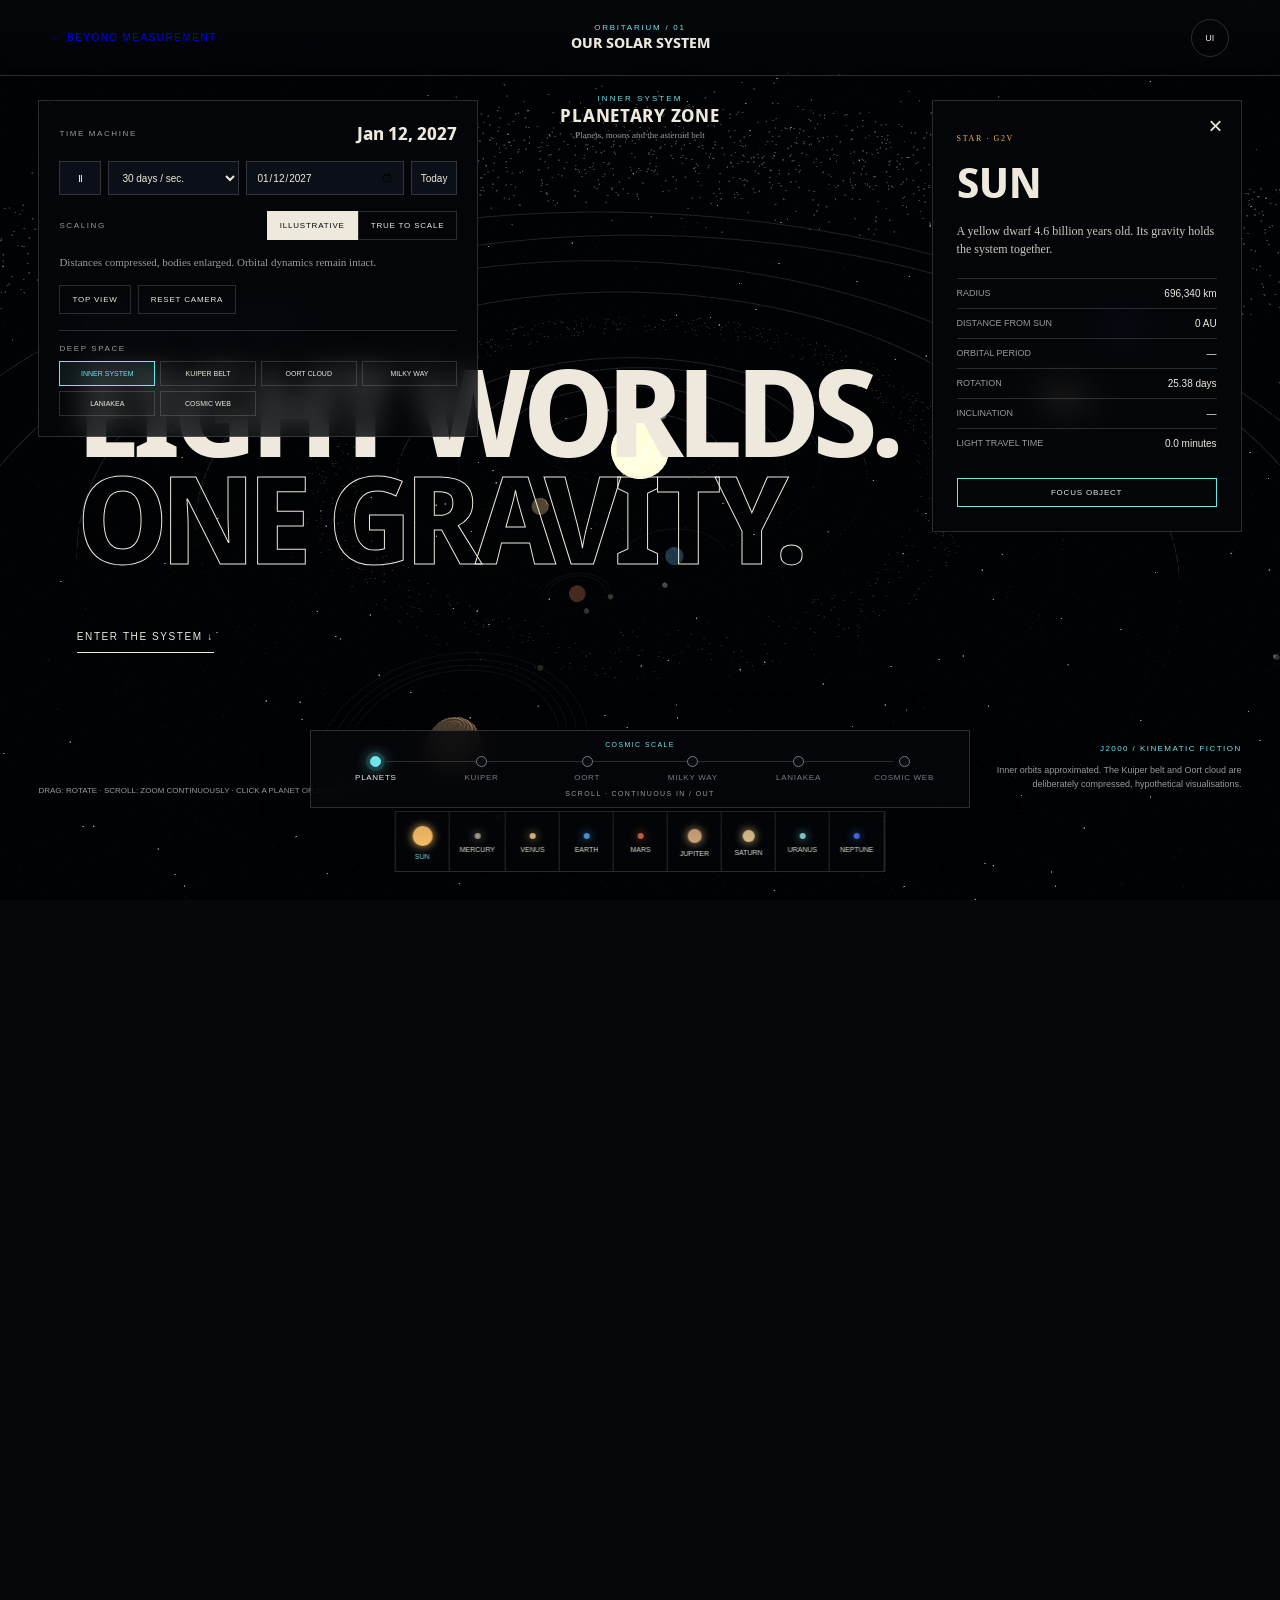
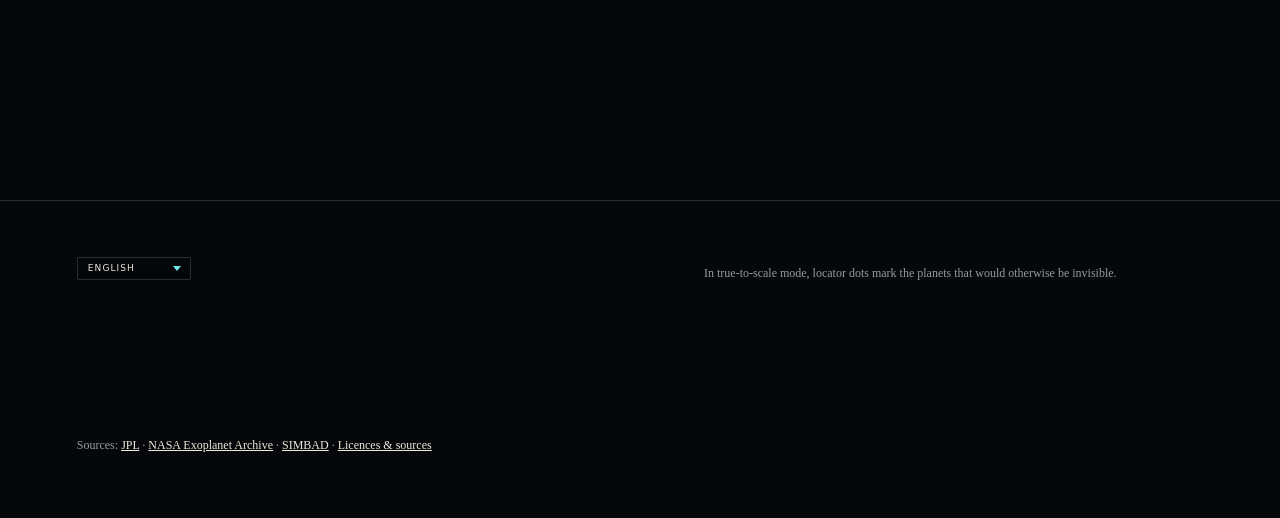
==== commit 68c647f2: "feat: add Russian, Ukrainian, Chinese and Japanese Damit sind zwoelf der geplanten 28 Sprachen vorha" ====
--- a/solar-system.html
+++ b/solar-system.html
@@ -1,4 +1,4 @@
-<!doctype html><html lang="de"><head><meta charset="utf-8"><meta name="viewport" content="width=device-width,initial-scale=1"><meta name="theme-color" content="#05070b"><title>Das Sonnensystem — WebGL-Orbitarium</title><link rel="icon" href="favicon.svg" type="image/svg+xml"><link rel="stylesheet" href="solar-system.css?v=20260813-32"><script src="i18n.js?v=20260813-32"></script></head><body>
+<!doctype html><html lang="de"><head><meta charset="utf-8"><meta name="viewport" content="width=device-width,initial-scale=1"><meta name="theme-color" content="#05070b"><title>Das Sonnensystem — WebGL-Orbitarium</title><link rel="icon" href="favicon.svg" type="image/svg+xml"><link rel="stylesheet" href="solar-system.css?v=20260813-33"><script src="i18n.js?v=20260813-33"></script></head><body>
 <canvas id="solarCanvas" aria-label="Interaktive dreidimensionale Darstellung des Sonnensystems"></canvas><div id="fallback" class="fallback" hidden data-i18n="webgl.missing">WebGL ist nicht verfügbar.</div><div id="moonTooltip" class="moon-tooltip" role="tooltip" hidden><span></span><strong></strong></div>
 <header class="solar-header"><a class="back" href="index.html" data-i18n="hdr.back">← Jenseits der Messung</a><div class="title"><span data-i18n="hdr.eyebrow">ORBITARIUM / 01</span><strong data-i18n="hdr.title">Unser Sonnensystem</strong></div><button id="mobileControlsToggle" class="mobile-controls-toggle" type="button" aria-expanded="false" aria-controls="controlPanel" data-i18n="hdr.controls">Steuerung</button><button id="uiToggle" class="icon-button" type="button" aria-expanded="true">UI</button></header>
 <main><section class="intro"><p data-i18n="intro.kicker">Eine spekulative WebGL-Reise</p><h1 data-i18n-html="intro.h1">Acht Welten.<br><em>Eine Schwerkraft.</em></h1><button id="enterButton" type="button" data-i18n="intro.enter">System betreten ↓</button></section>
@@ -6,4 +6,4 @@
 <aside id="infoPanel" class="info" aria-live="polite"><button id="closeInfo" type="button">×</button><p id="bodyClass">STERN · G2V</p><h2 id="bodyName">Sonne</h2><p id="bodyDescription">Das Gravitationszentrum unseres Systems.</p><dl><div><dt data-i18n="info.radius">Radius</dt><dd id="radiusValue">696.340 km</dd></div><div><dt id="distanceLabel" data-i18n="info.distance">Sonnenabstand</dt><dd id="distanceValue">0 AU</dd></div><div><dt data-i18n="info.period">Umlaufzeit</dt><dd id="periodValue">—</dd></div><div><dt data-i18n="info.rotation">Rotation</dt><dd id="rotationValue">25–35 Tage</dd></div><div><dt data-i18n="info.inclination">Bahnneigung</dt><dd id="inclinationValue">—</dd></div><div><dt data-i18n="info.light">Lichtlaufzeit</dt><dd id="lightValue">0 Minuten</dd></div></dl><button id="focusButton" type="button" data-i18n="info.focus">Objekt fokussieren</button><section id="moonSection" class="moon-section" hidden><div class="moon-head"><span data-i18n="info.moonsystem">MONDSYSTEM</span><strong id="moonCount">0</strong></div><div id="moonList" class="moon-list"></div></section></aside>
 <aside id="candleControl" class="candle-control" aria-label="Astronomische Standardkerzen"><div><i></i><span data-i18n="candle.label">ASTRONOMISCHE KERZEN</span><strong id="candleStatus" data-i18n="candle.loading">GAIA-KATALOG LÄDT …</strong></div><button id="candleToggle" class="active" type="button" aria-pressed="true"><span id="candleMode" data-i18n="candle.visible">SICHTBAR</span></button><small data-i18n="candle.note">KLASSISCHE CEPHEIDEN · PULSATION VISUELL BESCHLEUNIGT</small></aside><aside id="exoPanel" class="exo-panel closed" aria-live="polite"><button id="closeExo" type="button" aria-label="Exoplaneten-Information schließen">×</button><p id="exoEyebrow" data-i18n="exo.eyebrow">EXOPLANETEN-ATLAS</p><h2 id="exoName">TRAPPIST-1</h2><div class="exo-meta"><span id="exoType">ROTER ZWERG</span><strong id="exoCount">7 PLANETEN</strong></div><p id="exoDescription"></p><ul id="exoFacts" class="exo-facts"></ul><button id="enterExo" type="button" data-i18n="exo.enter">System betreten →</button><small id="exoCoordinates" data-i18n="exo.coords">Astronomische Himmelsrichtung · Entfernung logarithmisch entzerrt</small></aside><aside id="cosmicPanel" class="exo-panel cosmic-panel closed" aria-live="polite"><button id="closeCosmic" type="button" aria-label="Strukturinformation schließen">×</button><p id="cosmicEyebrow" data-i18n="cos.eyebrow">KOSMISCHE GROSSSTRUKTUR</p><h2 id="cosmicName">LANIAKEA</h2><div class="exo-meta"><span id="cosmicType"></span><strong id="cosmicScale"></strong></div><p id="cosmicDescription"></p><ul id="cosmicFacts" class="exo-facts"></ul><small id="cosmicNote" data-i18n="cos.note">Räumliche Darstellung kinematisch entzerrt · Zahlenwerte sind astronomische Näherungen</small></aside><button id="exitExo" class="exit-exo" type="button" hidden data-i18n="exo.exit">← Zur Milchstraße</button><div id="exoMarkers" class="exo-markers" aria-label="Bekannte fremde Planetensysteme"></div><div id="cosmicLabels" class="cosmic-labels" aria-label="Kosmische Grossstrukturen"></div>
 <nav id="zoomJourney" class="zoom-journey" aria-label="Kosmische Skala"><span data-i18n="zoom.scale">KOSMISCHE SKALA</span><div><button type="button" data-zoom-region="inner" data-short="PLANETEN" class="active"><i></i><span data-i18n="zoom.planets">Planeten</span></button><button type="button" data-zoom-region="kuiper" data-short="KUIPER"><i></i><span data-i18n="zoom.kuiper">Kuiper</span></button><button type="button" data-zoom-region="oort" data-short="OORT"><i></i><span data-i18n="zoom.oort">Oort</span></button><button type="button" data-zoom-region="milkyway" data-short="GALAXIE"><i></i><span data-i18n="zoom.galaxy">Milchstraße</span></button><button type="button" data-zoom-region="laniakea" data-short="LANIAKEA"><i></i><span data-i18n="zoom.laniakea">Laniakea</span></button><button type="button" data-zoom-region="cosmicweb" data-short="NETZ"><i></i><span data-i18n="zoom.web">Kosmisches Netz</span></button></div><small data-i18n="zoom.hint">MAUSRAD · STUFENLOS HINEIN / HINAUS</small></nav><div id="galacticMarker" class="galactic-marker" hidden><i></i><span data-i18n="marker.sun">UNSER SONNENSYSTEM</span></div><div id="regionTag" class="region-tag"><span>INNERES SYSTEM</span><strong>PLANETARE ZONE</strong><small>Kinematisch komprimierte Darstellung</small></div><nav id="planetNav" class="planet-nav"></nav><div class="legend" data-i18n="legend">Ziehen: drehen · Mausrad: stufenlos zoomen · Planet oder Struktur anklicken</div><div class="accuracy"><span data-i18n="acc.title">J2000 / KINEMATISCHE FIKTION</span><p data-i18n="acc.text">Innere Bahnen angenähert. Kuipergürtel und Oortsche Wolke sind bewusst komprimierte, hypothetische Visualisierungen.</p></div></main>
-<footer><div id="langHost" class="lang-host"></div><p data-i18n="foot.scale">Im maßstabstreuen Modus markieren Locator-Punkte die sonst kaum sichtbaren Planeten.</p><p><span data-i18n="foot.sources">Quellen:</span> <a href="https://ssd.jpl.nasa.gov/planets/approx_pos.html" target="_blank" rel="noreferrer">JPL</a> · <a href="https://exoplanetarchive.ipac.caltech.edu/" target="_blank" rel="noreferrer">NASA Exoplanet Archive</a> · <a href="https://simbad.cds.unistra.fr/" target="_blank" rel="noreferrer">SIMBAD</a> · <a href="lizenzen.html" data-i18n="foot.licences">Lizenzen &amp; Quellen</a></p></footer><script src="solar-system.js?v=20260813-32"></script></body></html>
+<footer><div id="langHost" class="lang-host"></div><p data-i18n="foot.scale">Im maßstabstreuen Modus markieren Locator-Punkte die sonst kaum sichtbaren Planeten.</p><p><span data-i18n="foot.sources">Quellen:</span> <a href="https://ssd.jpl.nasa.gov/planets/approx_pos.html" target="_blank" rel="noreferrer">JPL</a> · <a href="https://exoplanetarchive.ipac.caltech.edu/" target="_blank" rel="noreferrer">NASA Exoplanet Archive</a> · <a href="https://simbad.cds.unistra.fr/" target="_blank" rel="noreferrer">SIMBAD</a> · <a href="lizenzen.html" data-i18n="foot.licences">Lizenzen &amp; Quellen</a></p></footer><script src="solar-system.js?v=20260813-33"></script></body></html>
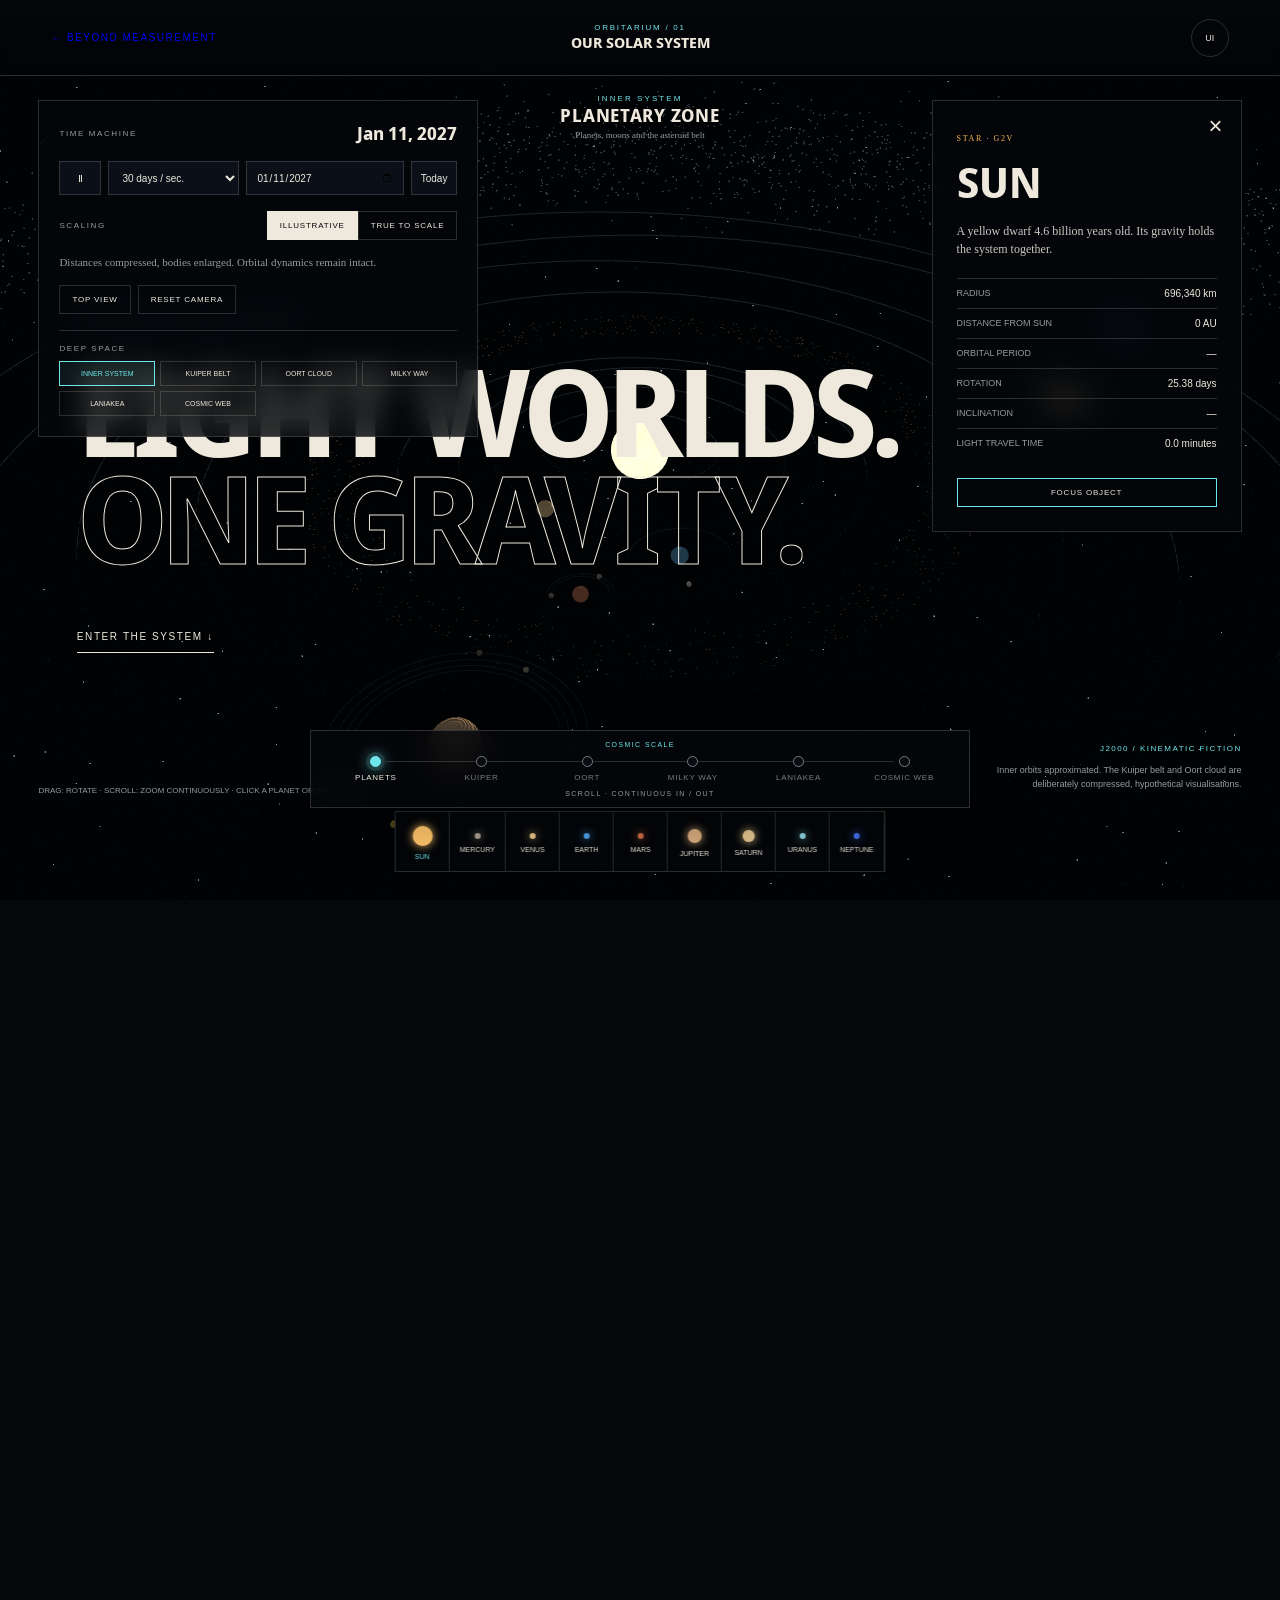
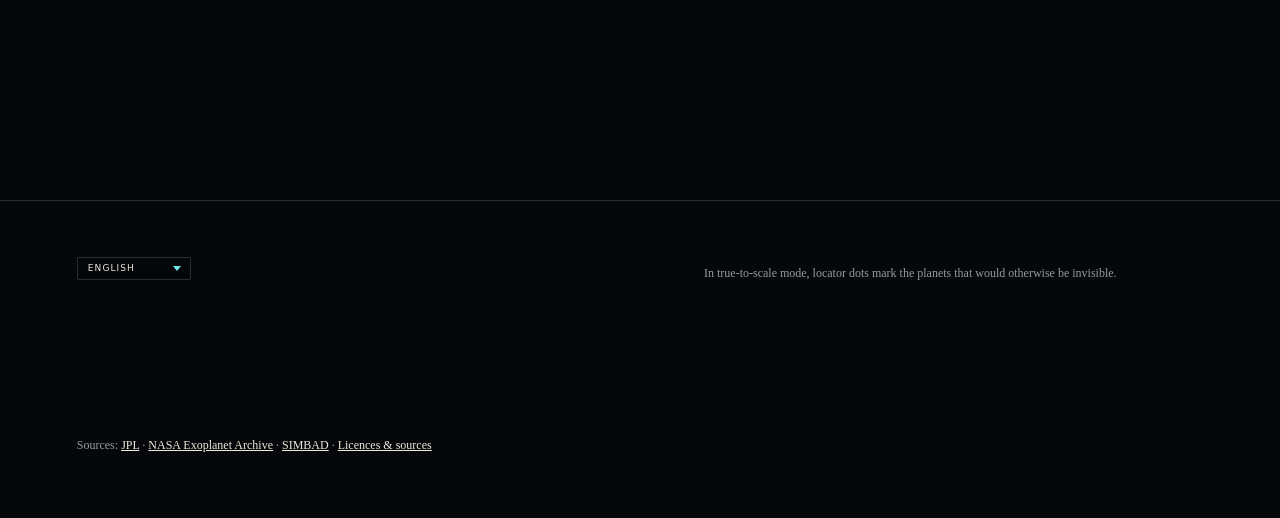
==== commit 83dc0ca8: "feat: add Swedish, Danish, Finnish, Czech, Greek and Hungarian Damit sind achtzehn der geplanten 28 " ====
--- a/solar-system.html
+++ b/solar-system.html
@@ -1,4 +1,4 @@
-<!doctype html><html lang="de"><head><meta charset="utf-8"><meta name="viewport" content="width=device-width,initial-scale=1"><meta name="theme-color" content="#05070b"><title>Das Sonnensystem — WebGL-Orbitarium</title><link rel="icon" href="favicon.svg" type="image/svg+xml"><link rel="stylesheet" href="solar-system.css?v=20260813-33"><script src="i18n.js?v=20260813-33"></script></head><body>
+<!doctype html><html lang="de"><head><meta charset="utf-8"><meta name="viewport" content="width=device-width,initial-scale=1"><meta name="theme-color" content="#05070b"><title>Das Sonnensystem — WebGL-Orbitarium</title><link rel="icon" href="favicon.svg" type="image/svg+xml"><link rel="stylesheet" href="solar-system.css?v=20260813-34"><script src="i18n.js?v=20260813-34"></script></head><body>
 <canvas id="solarCanvas" aria-label="Interaktive dreidimensionale Darstellung des Sonnensystems"></canvas><div id="fallback" class="fallback" hidden data-i18n="webgl.missing">WebGL ist nicht verfügbar.</div><div id="moonTooltip" class="moon-tooltip" role="tooltip" hidden><span></span><strong></strong></div>
 <header class="solar-header"><a class="back" href="index.html" data-i18n="hdr.back">← Jenseits der Messung</a><div class="title"><span data-i18n="hdr.eyebrow">ORBITARIUM / 01</span><strong data-i18n="hdr.title">Unser Sonnensystem</strong></div><button id="mobileControlsToggle" class="mobile-controls-toggle" type="button" aria-expanded="false" aria-controls="controlPanel" data-i18n="hdr.controls">Steuerung</button><button id="uiToggle" class="icon-button" type="button" aria-expanded="true">UI</button></header>
 <main><section class="intro"><p data-i18n="intro.kicker">Eine spekulative WebGL-Reise</p><h1 data-i18n-html="intro.h1">Acht Welten.<br><em>Eine Schwerkraft.</em></h1><button id="enterButton" type="button" data-i18n="intro.enter">System betreten ↓</button></section>
@@ -6,4 +6,4 @@
 <aside id="infoPanel" class="info" aria-live="polite"><button id="closeInfo" type="button">×</button><p id="bodyClass">STERN · G2V</p><h2 id="bodyName">Sonne</h2><p id="bodyDescription">Das Gravitationszentrum unseres Systems.</p><dl><div><dt data-i18n="info.radius">Radius</dt><dd id="radiusValue">696.340 km</dd></div><div><dt id="distanceLabel" data-i18n="info.distance">Sonnenabstand</dt><dd id="distanceValue">0 AU</dd></div><div><dt data-i18n="info.period">Umlaufzeit</dt><dd id="periodValue">—</dd></div><div><dt data-i18n="info.rotation">Rotation</dt><dd id="rotationValue">25–35 Tage</dd></div><div><dt data-i18n="info.inclination">Bahnneigung</dt><dd id="inclinationValue">—</dd></div><div><dt data-i18n="info.light">Lichtlaufzeit</dt><dd id="lightValue">0 Minuten</dd></div></dl><button id="focusButton" type="button" data-i18n="info.focus">Objekt fokussieren</button><section id="moonSection" class="moon-section" hidden><div class="moon-head"><span data-i18n="info.moonsystem">MONDSYSTEM</span><strong id="moonCount">0</strong></div><div id="moonList" class="moon-list"></div></section></aside>
 <aside id="candleControl" class="candle-control" aria-label="Astronomische Standardkerzen"><div><i></i><span data-i18n="candle.label">ASTRONOMISCHE KERZEN</span><strong id="candleStatus" data-i18n="candle.loading">GAIA-KATALOG LÄDT …</strong></div><button id="candleToggle" class="active" type="button" aria-pressed="true"><span id="candleMode" data-i18n="candle.visible">SICHTBAR</span></button><small data-i18n="candle.note">KLASSISCHE CEPHEIDEN · PULSATION VISUELL BESCHLEUNIGT</small></aside><aside id="exoPanel" class="exo-panel closed" aria-live="polite"><button id="closeExo" type="button" aria-label="Exoplaneten-Information schließen">×</button><p id="exoEyebrow" data-i18n="exo.eyebrow">EXOPLANETEN-ATLAS</p><h2 id="exoName">TRAPPIST-1</h2><div class="exo-meta"><span id="exoType">ROTER ZWERG</span><strong id="exoCount">7 PLANETEN</strong></div><p id="exoDescription"></p><ul id="exoFacts" class="exo-facts"></ul><button id="enterExo" type="button" data-i18n="exo.enter">System betreten →</button><small id="exoCoordinates" data-i18n="exo.coords">Astronomische Himmelsrichtung · Entfernung logarithmisch entzerrt</small></aside><aside id="cosmicPanel" class="exo-panel cosmic-panel closed" aria-live="polite"><button id="closeCosmic" type="button" aria-label="Strukturinformation schließen">×</button><p id="cosmicEyebrow" data-i18n="cos.eyebrow">KOSMISCHE GROSSSTRUKTUR</p><h2 id="cosmicName">LANIAKEA</h2><div class="exo-meta"><span id="cosmicType"></span><strong id="cosmicScale"></strong></div><p id="cosmicDescription"></p><ul id="cosmicFacts" class="exo-facts"></ul><small id="cosmicNote" data-i18n="cos.note">Räumliche Darstellung kinematisch entzerrt · Zahlenwerte sind astronomische Näherungen</small></aside><button id="exitExo" class="exit-exo" type="button" hidden data-i18n="exo.exit">← Zur Milchstraße</button><div id="exoMarkers" class="exo-markers" aria-label="Bekannte fremde Planetensysteme"></div><div id="cosmicLabels" class="cosmic-labels" aria-label="Kosmische Grossstrukturen"></div>
 <nav id="zoomJourney" class="zoom-journey" aria-label="Kosmische Skala"><span data-i18n="zoom.scale">KOSMISCHE SKALA</span><div><button type="button" data-zoom-region="inner" data-short="PLANETEN" class="active"><i></i><span data-i18n="zoom.planets">Planeten</span></button><button type="button" data-zoom-region="kuiper" data-short="KUIPER"><i></i><span data-i18n="zoom.kuiper">Kuiper</span></button><button type="button" data-zoom-region="oort" data-short="OORT"><i></i><span data-i18n="zoom.oort">Oort</span></button><button type="button" data-zoom-region="milkyway" data-short="GALAXIE"><i></i><span data-i18n="zoom.galaxy">Milchstraße</span></button><button type="button" data-zoom-region="laniakea" data-short="LANIAKEA"><i></i><span data-i18n="zoom.laniakea">Laniakea</span></button><button type="button" data-zoom-region="cosmicweb" data-short="NETZ"><i></i><span data-i18n="zoom.web">Kosmisches Netz</span></button></div><small data-i18n="zoom.hint">MAUSRAD · STUFENLOS HINEIN / HINAUS</small></nav><div id="galacticMarker" class="galactic-marker" hidden><i></i><span data-i18n="marker.sun">UNSER SONNENSYSTEM</span></div><div id="regionTag" class="region-tag"><span>INNERES SYSTEM</span><strong>PLANETARE ZONE</strong><small>Kinematisch komprimierte Darstellung</small></div><nav id="planetNav" class="planet-nav"></nav><div class="legend" data-i18n="legend">Ziehen: drehen · Mausrad: stufenlos zoomen · Planet oder Struktur anklicken</div><div class="accuracy"><span data-i18n="acc.title">J2000 / KINEMATISCHE FIKTION</span><p data-i18n="acc.text">Innere Bahnen angenähert. Kuipergürtel und Oortsche Wolke sind bewusst komprimierte, hypothetische Visualisierungen.</p></div></main>
-<footer><div id="langHost" class="lang-host"></div><p data-i18n="foot.scale">Im maßstabstreuen Modus markieren Locator-Punkte die sonst kaum sichtbaren Planeten.</p><p><span data-i18n="foot.sources">Quellen:</span> <a href="https://ssd.jpl.nasa.gov/planets/approx_pos.html" target="_blank" rel="noreferrer">JPL</a> · <a href="https://exoplanetarchive.ipac.caltech.edu/" target="_blank" rel="noreferrer">NASA Exoplanet Archive</a> · <a href="https://simbad.cds.unistra.fr/" target="_blank" rel="noreferrer">SIMBAD</a> · <a href="lizenzen.html" data-i18n="foot.licences">Lizenzen &amp; Quellen</a></p></footer><script src="solar-system.js?v=20260813-33"></script></body></html>
+<footer><div id="langHost" class="lang-host"></div><p data-i18n="foot.scale">Im maßstabstreuen Modus markieren Locator-Punkte die sonst kaum sichtbaren Planeten.</p><p><span data-i18n="foot.sources">Quellen:</span> <a href="https://ssd.jpl.nasa.gov/planets/approx_pos.html" target="_blank" rel="noreferrer">JPL</a> · <a href="https://exoplanetarchive.ipac.caltech.edu/" target="_blank" rel="noreferrer">NASA Exoplanet Archive</a> · <a href="https://simbad.cds.unistra.fr/" target="_blank" rel="noreferrer">SIMBAD</a> · <a href="lizenzen.html" data-i18n="foot.licences">Lizenzen &amp; Quellen</a></p></footer><script src="solar-system.js?v=20260813-34"></script></body></html>
